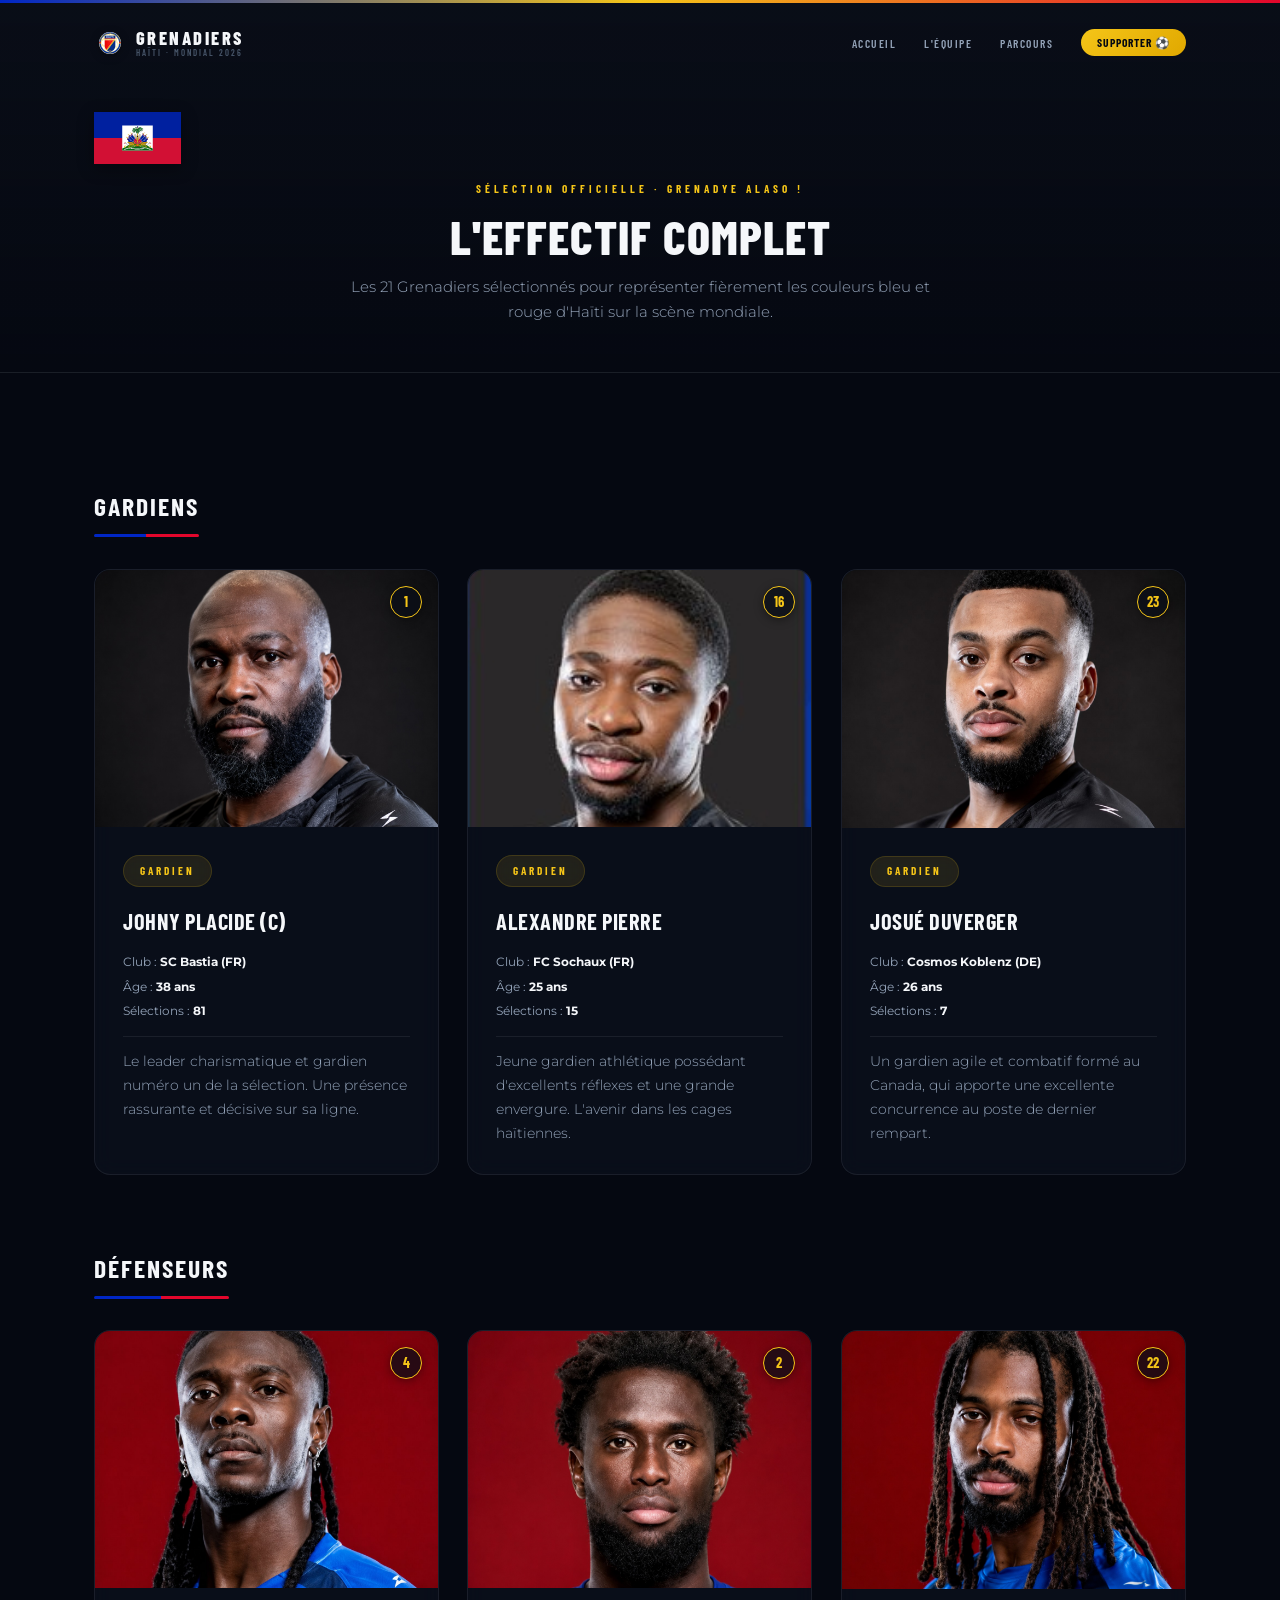
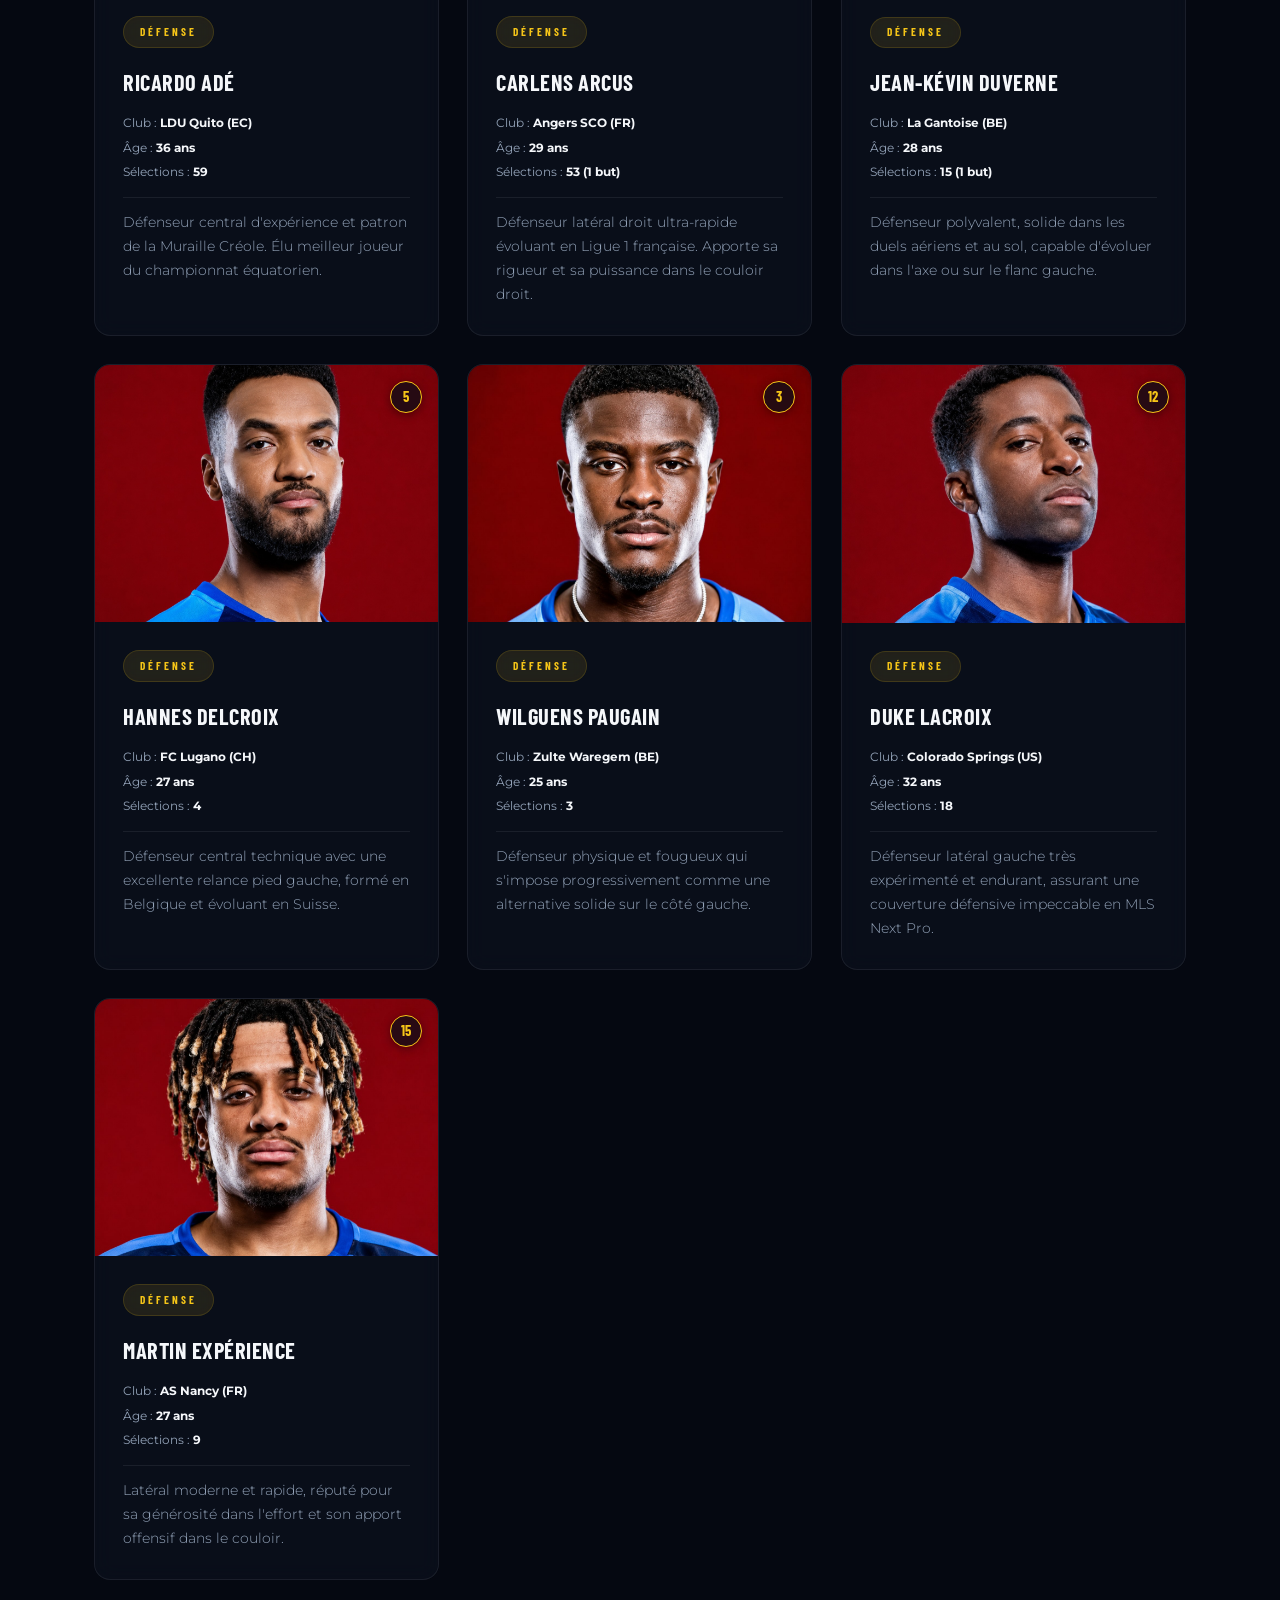
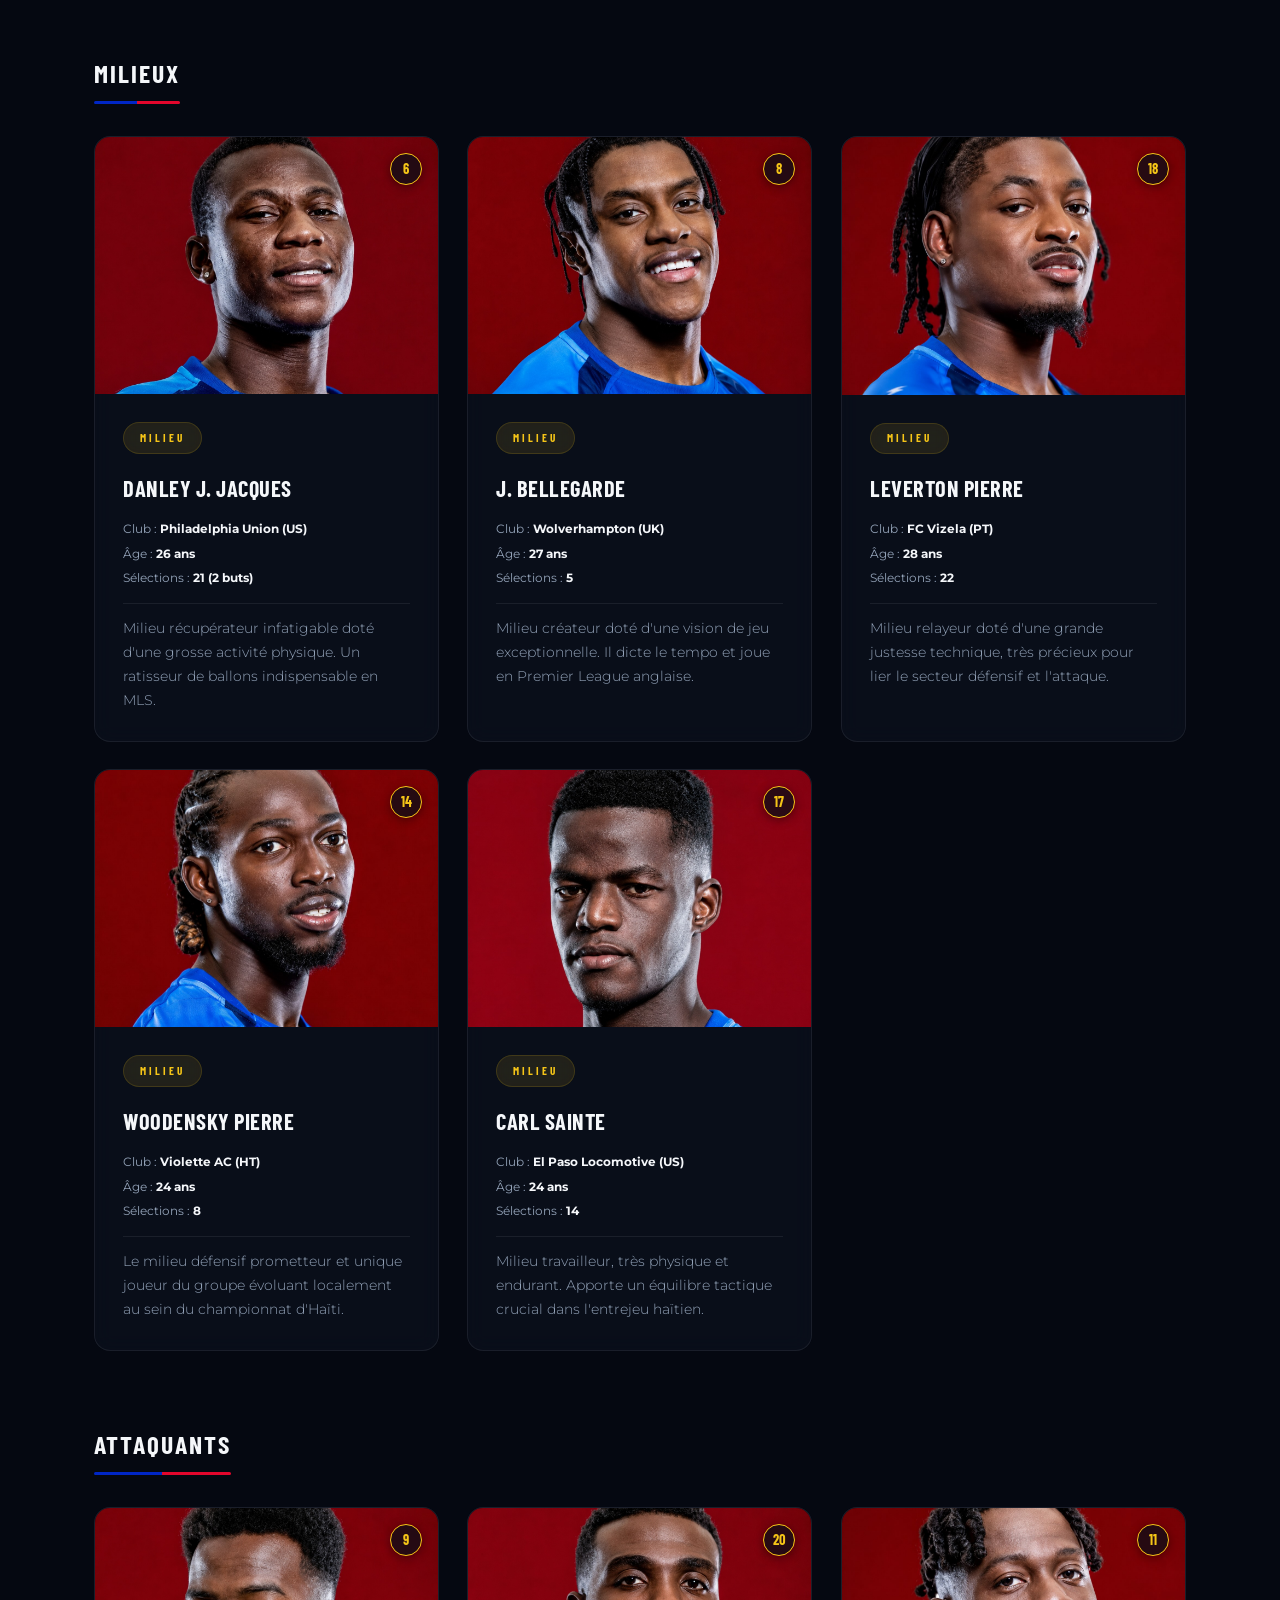
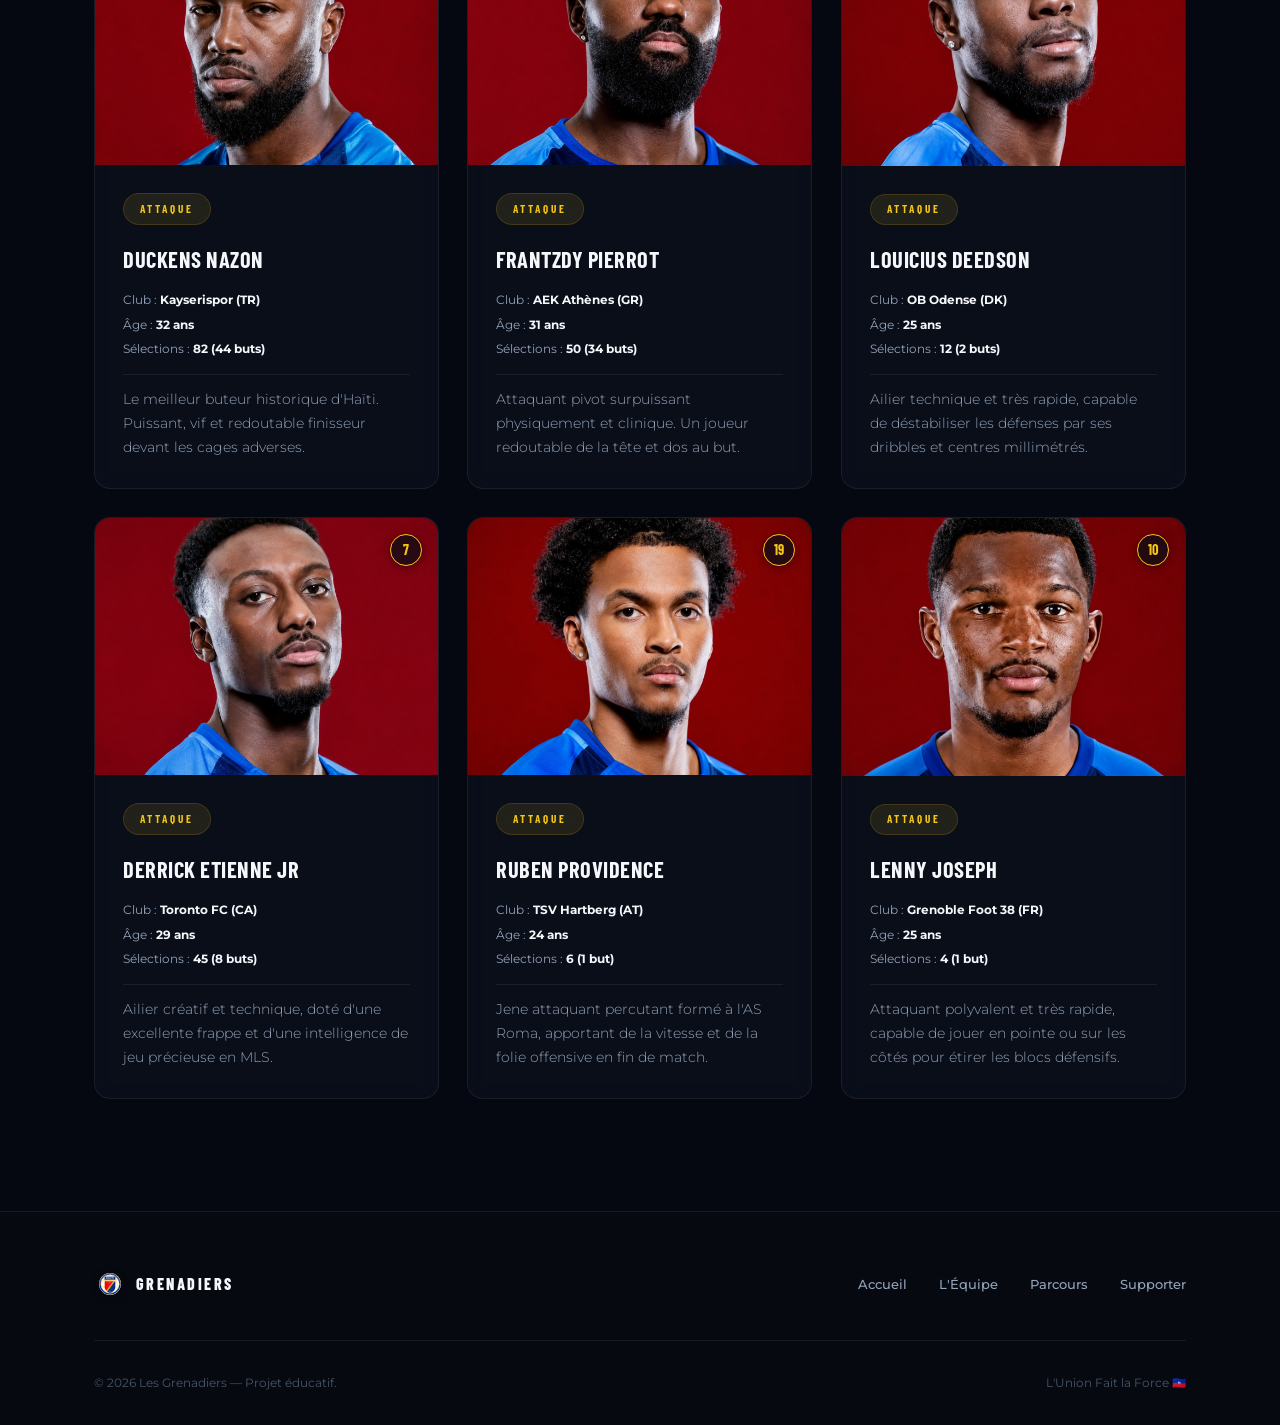
==== squad.html @ 96d68525 "Initial commit" ====
<!DOCTYPE html>
<html lang="fr">
<head>
  <meta charset="UTF-8">
  <meta name="viewport" content="width=device-width, initial-scale=1.0">
  <meta name="description" content="Découvrez l'effectif complet des Grenadiers d'Haïti pour la Coupe du Monde 2026. Photos, clubs, statistiques et détails des 21 joueurs sélectionnés.">
  <title>L'Effectif | Les Grenadiers d'Haïti</title>
  <link rel="icon" type="image/svg+xml" href="images/fhf-logo.svg">
  <link rel="stylesheet" href="style.css">
</head>
<body>

  <!-- ═══════════════════════════════════════════
       EN-TÊTE & NAVIGATION
       ═══════════════════════════════════════════ -->
  <header>
    <!-- Bande d'accent aux couleurs nationales -->
    <span class="header-accent" aria-hidden="true"></span>

    <!-- Barre de défilement en CSS pur -->
    <div class="scroll-progress-bar"></div>

    <nav class="container nav-bar" aria-label="Navigation principale">
      <a href="index.html" class="logo" id="nav-logo">
        <img src="images/fhf-logo.svg" alt="Logo de la Fédération Haïtienne de Football (FHF) en bleu, blanc et rouge" class="logo-img">
        <span class="logo-group">
          <span class="logo-text">Grenadiers</span>
          <span class="logo-sub">Haïti · Mondial 2026</span>
        </span>
      </a>
      <ul class="nav-links">
        <li><a href="index.html#accueil" id="nav-accueil">Accueil</a></li>
        <li><a href="squad.html" id="nav-equipe">L'Équipe</a></li>
        <li><a href="index.html#parcours" id="nav-parcours">Parcours</a></li>
        <li><a href="index.html#supporter" class="nav-cta" id="nav-supporter">Supporter ⚽</a></li>
      </ul>
    </nav>
  </header>

  <main>

    <!-- ═══════════════════════════════════════════
         BANIÈRE DE PAGE
         ═══════════════════════════════════════════ -->
    <section class="page-header" aria-label="En-tête de page">
      <div class="container">
        <img src="images/haiti.svg" alt="Armoiries de la République d'Haïti" class="page-emblem">
        <p class="section-label">Sélection Officielle · Grenadye Alaso !</p>
        <h1 class="page-title">L'Effectif Complet</h1>
        <p class="page-desc">
          Les 21 Grenadiers sélectionnés pour représenter fièrement les couleurs bleu et rouge d'Haïti sur la scène mondiale.
        </p>
      </div>
    </section>

    <!-- ═══════════════════════════════════════════
         GALERIE COMPLÈTE DE L'ÉQUIPE (Grid)
         ═══════════════════════════════════════════ -->
    <section class="gallery" aria-label="Liste complète des joueurs">
      <div class="container">

        <!-- Catégorie : Gardiens -->
        <div class="squad-category">
          <h3 class="category-title reveal reveal-up">Gardiens</h3>
          <div class="gallery-grid">

            <article class="card reveal reveal-up" data-delay="0">
              <figure class="card-image">
                <span class="card-number">1</span>
                <img src="images/johny-placide.jpg"
                     alt="Portrait de face du gardien et capitaine Johny Placide en maillot officiel noir et jaune.">
              </figure>
              <div class="card-body">
                <span class="tag">Gardien</span>
                <h3 class="card-title">Johny Placide (C)</h3>
                <div class="player-meta">
                  <span class="meta-item">Club : <strong>SC Bastia (FR)</strong></span>
                  <span class="meta-item">Âge : <strong>38 ans</strong></span>
                  <span class="meta-item">Sélections : <strong>81</strong></span>
                </div>
                <p class="card-text">
                  Le leader charismatique et gardien numéro un de la sélection. Une présence rassurante et décisive sur sa ligne.
                </p>
              </div>
            </article>

            <article class="card reveal reveal-up" data-delay="100">
              <figure class="card-image">
                <span class="card-number">16</span>
                <img src="images/alexandre-pierre.jpg"
                     alt="Alexandre Pierre, gardien de but d'Haïti, en maillot d'entraînement bleu ciel.">
              </figure>
              <div class="card-body">
                <span class="tag">Gardien</span>
                <h3 class="card-title">Alexandre Pierre</h3>
                <div class="player-meta">
                  <span class="meta-item">Club : <strong>FC Sochaux (FR)</strong></span>
                  <span class="meta-item">Âge : <strong>25 ans</strong></span>
                  <span class="meta-item">Sélections : <strong>15</strong></span>
                </div>
                <p class="card-text">
                  Jeune gardien athlétique possédant d'excellents réflexes et une grande envergure. L'avenir dans les cages haïtiennes.
                </p>
              </div>
            </article>

            <article class="card reveal reveal-up" data-delay="200">
              <figure class="card-image">
                <span class="card-number">23</span>
                <img src="images/josue-duverger.jpg"
                     alt="Le gardien Josué Duverger lors du rassemblement officiel de l'équipe nationale.">
              </figure>
              <div class="card-body">
                <span class="tag">Gardien</span>
                <h3 class="card-title">Josué Duverger</h3>
                <div class="player-meta">
                  <span class="meta-item">Club : <strong>Cosmos Koblenz (DE)</strong></span>
                  <span class="meta-item">Âge : <strong>26 ans</strong></span>
                  <span class="meta-item">Sélections : <strong>7</strong></span>
                </div>
                <p class="card-text">
                  Un gardien agile et combatif formé au Canada, qui apporte une excellente concurrence au poste de dernier rempart.
                </p>
              </div>
            </article>

          </div>
        </div>

        <!-- Catégorie : Défenseurs -->
        <div class="squad-category">
          <h3 class="category-title reveal reveal-up">Défenseurs</h3>
          <div class="gallery-grid">

            <article class="card reveal reveal-up" data-delay="0">
              <figure class="card-image">
                <span class="card-number">4</span>
                <img src="images/ricardo-ade.jpg"
                     alt="Ricardo Adé, défenseur central et leader de la sélection d'Haïti, photographié avec concentration lors d'une séance d'entraînement.">
              </figure>
              <div class="card-body">
                <span class="tag">Défense</span>
                <h3 class="card-title">Ricardo Adé</h3>
                <div class="player-meta">
                  <span class="meta-item">Club : <strong>LDU Quito (EC)</strong></span>
                  <span class="meta-item">Âge : <strong>36 ans</strong></span>
                  <span class="meta-item">Sélections : <strong>59</strong></span>
                </div>
                <p class="card-text">
                  Défenseur central d'expérience et patron de la Muraille Créole. Élu meilleur joueur du championnat équatorien.
                </p>
              </div>
            </article>

            <article class="card reveal reveal-up" data-delay="100">
              <figure class="card-image">
                <span class="card-number">2</span>
                <img src="images/carlens-arcus.jpg"
                     alt="Carlens Arcus, défenseur latéral droit international d'Haïti.">
              </figure>
              <div class="card-body">
                <span class="tag">Défense</span>
                <h3 class="card-title">Carlens Arcus</h3>
                <div class="player-meta">
                  <span class="meta-item">Club : <strong>Angers SCO (FR)</strong></span>
                  <span class="meta-item">Âge : <strong>29 ans</strong></span>
                  <span class="meta-item">Sélections : <strong>53 (1 but)</strong></span>
                </div>
                <p class="card-text">
                  Défenseur latéral droit ultra-rapide évoluant en Ligue 1 française. Apporte sa rigueur et sa puissance dans le couloir droit.
                </p>
              </div>
            </article>

            <article class="card reveal reveal-up" data-delay="200">
              <figure class="card-image">
                <span class="card-number">22</span>
                <img src="images/jean-kevin-duverne.jpg"
                     alt="Jean-Kévin Duverne, défenseur polyvalent de la sélection d'Haïti.">
              </figure>
              <div class="card-body">
                <span class="tag">Défense</span>
                <h3 class="card-title">Jean-Kévin Duverne</h3>
                <div class="player-meta">
                  <span class="meta-item">Club : <strong>La Gantoise (BE)</strong></span>
                  <span class="meta-item">Âge : <strong>28 ans</strong></span>
                  <span class="meta-item">Sélections : <strong>15 (1 but)</strong></span>
                </div>
                <p class="card-text">
                  Défenseur polyvalent, solide dans les duels aériens et au sol, capable d'évoluer dans l'axe ou sur le flanc gauche.
                </p>
              </div>
            </article>

            <article class="card reveal reveal-up" data-delay="0">
              <figure class="card-image">
                <span class="card-number">5</span>
                <img src="images/hannes-delcroix.jpg"
                     alt="Hannes Delcroix, défenseur central d'Haïti lors d'une séance de préparation physique.">
              </figure>
              <div class="card-body">
                <span class="tag">Défense</span>
                <h3 class="card-title">Hannes Delcroix</h3>
                <div class="player-meta">
                  <span class="meta-item">Club : <strong>FC Lugano (CH)</strong></span>
                  <span class="meta-item">Âge : <strong>27 ans</strong></span>
                  <span class="meta-item">Sélections : <strong>4</strong></span>
                </div>
                <p class="card-text">
                  Défenseur central technique avec une excellente relance pied gauche, formé en Belgique et évoluant en Suisse.
                </p>
              </div>
            </article>

            <article class="card reveal reveal-up" data-delay="100">
              <figure class="card-image">
                <span class="card-number">3</span>
                <img src="images/wilguens-paugain.jpg"
                     alt="Wilguens Paugain, jeune défenseur de la sélection nationale en tenue d'entraînement.">
              </figure>
              <div class="card-body">
                <span class="tag">Défense</span>
                <h3 class="card-title">Wilguens Paugain</h3>
                <div class="player-meta">
                  <span class="meta-item">Club : <strong>Zulte Waregem (BE)</strong></span>
                  <span class="meta-item">Âge : <strong>25 ans</strong></span>
                  <span class="meta-item">Sélections : <strong>3</strong></span>
                </div>
                <p class="card-text">
                  Défenseur physique et fougueux qui s'impose progressivement comme une alternative solide sur le côté gauche.
                </p>
              </div>
            </article>

            <article class="card reveal reveal-up" data-delay="200">
              <figure class="card-image">
                <span class="card-number">12</span>
                <img src="images/duke-lacroix.jpg"
                     alt="Duke Lacroix, latéral gauche haïtien souriant lors du camp de préparation de la sélection.">
              </figure>
              <div class="card-body">
                <span class="tag">Défense</span>
                <h3 class="card-title">Duke Lacroix</h3>
                <div class="player-meta">
                  <span class="meta-item">Club : <strong>Colorado Springs (US)</strong></span>
                  <span class="meta-item">Âge : <strong>32 ans</strong></span>
                  <span class="meta-item">Sélections : <strong>18</strong></span>
                </div>
                <p class="card-text">
                  Défenseur latéral gauche très expérimenté et endurant, assurant une couverture défensive impeccable en MLS Next Pro.
                </p>
              </div>
            </article>

            <article class="card reveal reveal-up" data-delay="0">
              <figure class="card-image">
                <span class="card-number">15</span>
                <img src="images/martin-experience.jpg"
                     alt="Martin Expérience, défenseur latéral gauche d'Haïti, concentré avant un entraînement.">
              </figure>
              <div class="card-body">
                <span class="tag">Défense</span>
                <h3 class="card-title">Martin Expérience</h3>
                <div class="player-meta">
                  <span class="meta-item">Club : <strong>AS Nancy (FR)</strong></span>
                  <span class="meta-item">Âge : <strong>27 ans</strong></span>
                  <span class="meta-item">Sélections : <strong>9</strong></span>
                </div>
                <p class="card-text">
                  Latéral moderne et rapide, réputé pour sa générosité dans l'effort et son apport offensif dans le couloir.
                </p>
              </div>
            </article>

          </div>
        </div>

        <!-- Catégorie : Milieux de terrain -->
        <div class="squad-category">
          <h3 class="category-title reveal reveal-up">Milieux</h3>
          <div class="gallery-grid">

            <article class="card reveal reveal-up" data-delay="0">
              <figure class="card-image">
                <span class="card-number">6</span>
                <img src="images/danley-jean-jacques.jpg"
                     alt="Danley Jean Jacques, milieu défensif d'Haïti, souriant avec son équipement officiel.">
              </figure>
              <div class="card-body">
                <span class="tag">Milieu</span>
                <h3 class="card-title">Danley J. Jacques</h3>
                <div class="player-meta">
                  <span class="meta-item">Club : <strong>Philadelphia Union (US)</strong></span>
                  <span class="meta-item">Âge : <strong>26 ans</strong></span>
                  <span class="meta-item">Sélections : <strong>21 (2 buts)</strong></span>
                </div>
                <p class="card-text">
                  Milieu récupérateur infatigable doté d'une grosse activité physique. Un ratisseur de ballons indispensable en MLS.
                </p>
              </div>
            </article>

            <article class="card reveal reveal-up" data-delay="100">
              <figure class="card-image">
                <span class="card-number">8</span>
                <img src="images/jean-ricner-bellegarde.jpg"
                     alt="Jean-Ricner Bellegarde, milieu de terrain créatif haïtien sous les couleurs nationales.">
              </figure>
              <div class="card-body">
                <span class="tag">Milieu</span>
                <h3 class="card-title">J. Bellegarde</h3>
                <div class="player-meta">
                  <span class="meta-item">Club : <strong>Wolverhampton (UK)</strong></span>
                  <span class="meta-item">Âge : <strong>27 ans</strong></span>
                  <span class="meta-item">Sélections : <strong>5</strong></span>
                </div>
                <p class="card-text">
                  Milieu créateur doté d'une vision de jeu exceptionnelle. Il dicte le tempo et joue en Premier League anglaise.
                </p>
              </div>
            </article>

            <article class="card reveal reveal-up" data-delay="200">
              <figure class="card-image">
                <span class="card-number">18</span>
                <img src="images/leverton-pierre.jpg"
                     alt="Leverton Pierre, milieu relayeur d'Haïti, photographié de face.">
              </figure>
              <div class="card-body">
                <span class="tag">Milieu</span>
                <h3 class="card-title">Leverton Pierre</h3>
                <div class="player-meta">
                  <span class="meta-item">Club : <strong>FC Vizela (PT)</strong></span>
                  <span class="meta-item">Âge : <strong>28 ans</strong></span>
                  <span class="meta-item">Sélections : <strong>22</strong></span>
                </div>
                <p class="card-text">
                  Milieu relayeur doté d'une grande justesse technique, très précieux pour lier le secteur défensif et l'attaque.
                </p>
              </div>
            </article>

            <article class="card reveal reveal-up" data-delay="0">
              <figure class="card-image">
                <span class="card-number">14</span>
                <img src="images/woodensky-pierre.jpg"
                     alt="Woodensky Pierre, milieu de terrain défensif haïtien.">
              </figure>
              <div class="card-body">
                <span class="tag">Milieu</span>
                <h3 class="card-title">Woodensky Pierre</h3>
                <div class="player-meta">
                  <span class="meta-item">Club : <strong>Violette AC (HT)</strong></span>
                  <span class="meta-item">Âge : <strong>24 ans</strong></span>
                  <span class="meta-item">Sélections : <strong>8</strong></span>
                </div>
                <p class="card-text">
                  Le milieu défensif prometteur et unique joueur du groupe évoluant localement au sein du championnat d'Haïti.
                </p>
              </div>
            </article>

            <article class="card reveal reveal-up" data-delay="100">
              <figure class="card-image">
                <span class="card-number">17</span>
                <img src="images/carl-sainte.jpg"
                     alt="Carl Sainte, milieu de terrain physique d'Haïti.">
              </figure>
              <div class="card-body">
                <span class="tag">Milieu</span>
                <h3 class="card-title">Carl Sainte</h3>
                <div class="player-meta">
                  <span class="meta-item">Club : <strong>El Paso Locomotive (US)</strong></span>
                  <span class="meta-item">Âge : <strong>24 ans</strong></span>
                  <span class="meta-item">Sélections : <strong>14</strong></span>
                </div>
                <p class="card-text">
                  Milieu travailleur, très physique et endurant. Apporte un équilibre tactique crucial dans l'entrejeu haïtien.
                </p>
              </div>
            </article>

          </div>
        </div>

        <!-- Catégorie : Attaquants -->
        <div class="squad-category">
          <h3 class="category-title reveal reveal-up">Attaquants</h3>
          <div class="gallery-grid">

            <article class="card reveal reveal-up" data-delay="0">
              <figure class="card-image">
                <span class="card-number">9</span>
                <img src="images/duckens-nazon.jpg"
                     alt="Duckens Nazon, l'attaquant vedette de la sélection d'Haïti, souriant avec fierté sous le maillot national.">
              </figure>
              <div class="card-body">
                <span class="tag">Attaque</span>
                <h3 class="card-title">Duckens Nazon</h3>
                <div class="player-meta">
                  <span class="meta-item">Club : <strong>Kayserispor (TR)</strong></span>
                  <span class="meta-item">Âge : <strong>32 ans</strong></span>
                  <span class="meta-item">Sélections : <strong>82 (44 buts)</strong></span>
                </div>
                <p class="card-text">
                  Le meilleur buteur historique d'Haïti. Puissant, vif et redoutable finisseur devant les cages adverses.
                </p>
              </div>
            </article>

            <article class="card reveal reveal-up" data-delay="100">
              <figure class="card-image">
                <span class="card-number">20</span>
                <img src="images/frantzdy-pierrot.jpg"
                     alt="Frantzdy Pierrot, attaquant de pointe d'Haïti.">
              </figure>
              <div class="card-body">
                <span class="tag">Attaque</span>
                <h3 class="card-title">Frantzdy Pierrot</h3>
                <div class="player-meta">
                  <span class="meta-item">Club : <strong>AEK Athènes (GR)</strong></span>
                  <span class="meta-item">Âge : <strong>31 ans</strong></span>
                  <span class="meta-item">Sélections : <strong>50 (34 buts)</strong></span>
                </div>
                <p class="card-text">
                  Attaquant pivot surpuissant physiquement et clinique. Un joueur redoutable de la tête et dos au but.
                </p>
              </div>
            </article>

            <article class="card reveal reveal-up" data-delay="200">
              <figure class="card-image">
                <span class="card-number">11</span>
                <img src="images/louicius-deedson.jpg"
                     alt="Louicius Deedson, ailier rapide haïtien lors de son arrivée au camp.">
              </figure>
              <div class="card-body">
                <span class="tag">Attaque</span>
                <h3 class="card-title">Louicius Deedson</h3>
                <div class="player-meta">
                  <span class="meta-item">Club : <strong>OB Odense (DK)</strong></span>
                  <span class="meta-item">Âge : <strong>25 ans</strong></span>
                  <span class="meta-item">Sélections : <strong>12 (2 buts)</strong></span>
                </div>
                <p class="card-text">
                  Ailier technique et très rapide, capable de déstabiliser les défenses par ses dribbles et centres millimétrés.
                </p>
              </div>
            </article>

            <article class="card reveal reveal-up" data-delay="0">
              <figure class="card-image">
                <span class="card-number">7</span>
                <img src="images/derrick-etienne.jpg"
                     alt="Derrick Etienne Jr, ailier offensif créatif de la sélection.">
              </figure>
              <div class="card-body">
                <span class="tag">Attaque</span>
                <h3 class="card-title">Derrick Etienne Jr</h3>
                <div class="player-meta">
                  <span class="meta-item">Club : <strong>Toronto FC (CA)</strong></span>
                  <span class="meta-item">Âge : <strong>29 ans</strong></span>
                  <span class="meta-item">Sélections : <strong>45 (8 buts)</strong></span>
                </div>
                <p class="card-text">
                  Ailier créatif et technique, doté d'une excellente frappe et d'une intelligence de jeu précieuse en MLS.
                </p>
              </div>
            </article>

            <article class="card reveal reveal-up" data-delay="100">
              <figure class="card-image">
                <span class="card-number">19</span>
                <img src="images/ruben-providence.jpg"
                     alt="Ruben Providence, jeune ailier de la sélection.">
              </figure>
              <div class="card-body">
                <span class="tag">Attaque</span>
                <h3 class="card-title">Ruben Providence</h3>
                <div class="player-meta">
                  <span class="meta-item">Club : <strong>TSV Hartberg (AT)</strong></span>
                  <span class="meta-item">Âge : <strong>24 ans</strong></span>
                  <span class="meta-item">Sélections : <strong>6 (1 but)</strong></span>
                </div>
                <p class="card-text">
                  Jene attaquant percutant formé à l'AS Roma, apportant de la vitesse et de la folie offensive en fin de match.
                </p>
              </div>
            </article>

            <article class="card reveal reveal-up" data-delay="200">
              <figure class="card-image">
                <span class="card-number">10</span>
                <img src="images/lenny-joseph.jpg"
                     alt="Lenny Joseph, attaquant polyvalent de la sélection d'Haïti.">
              </figure>
              <div class="card-body">
                <span class="tag">Attaque</span>
                <h3 class="card-title">Lenny Joseph</h3>
                <div class="player-meta">
                  <span class="meta-item">Club : <strong>Grenoble Foot 38 (FR)</strong></span>
                  <span class="meta-item">Âge : <strong>25 ans</strong></span>
                  <span class="meta-item">Sélections : <strong>4 (1 but)</strong></span>
                </div>
                <p class="card-text">
                  Attaquant polyvalent et très rapide, capable de jouer en pointe ou sur les côtés pour étirer les blocs défensifs.
                </p>
              </div>
            </article>

          </div>
        </div>

      </div>
    </section>

  </main>

  <!-- ═══════════════════════════════════════════
       PIED DE PAGE
       ═══════════════════════════════════════════ -->
  <footer>
    <div class="container">
      <div class="footer-top">
        <div class="footer-logo">
          <img src="images/fhf-logo.svg" alt="Fédération Haïtienne de Football" class="logo-img" style="height: 32px; width: auto; filter: drop-shadow(0 2px 4px rgba(0,0,0,0.3));">
          <span class="logo-text">Grenadiers</span>
        </div>
        <ul class="footer-links">
          <li><a href="index.html#accueil" id="footer-accueil">Accueil</a></li>
          <li><a href="squad.html" id="footer-equipe">L'Équipe</a></li>
          <li><a href="index.html#parcours" id="footer-parcours">Parcours</a></li>
          <li><a href="index.html#supporter" id="footer-supporter">Supporter</a></li>
        </ul>
      </div>
      <div class="footer-bottom">
        <p class="footer-copy">&copy; 2026 Les Grenadiers — Projet éducatif.</p>
        <p class="footer-credits">L'Union Fait la Force 🇭🇹</p>
      </div>
    </div>
  </footer>

</body>
</html>
---- style.css ----
/* =====================================================
   GRENADIERS — Sélection Haïtienne de Football
   Design System : Minimalist Dark Athletic
   ===================================================== */

@import url('https://fonts.googleapis.com/css2?family=Barlow+Condensed:wght@400;600;700;800&family=Montserrat:wght@300;400;500;600&display=swap');

/* — VARIABLES — */
:root {
  --bg-primary: #050811; /* Un noir plus profond et premium */
  --bg-secondary: #0a0f19;
  --bg-card: rgba(13, 19, 32, 0.6);
  --bg-glass: rgba(5, 8, 17, 0.75);

  --haiti-blue: #0026c6; /* Un bleu légèrement plus électrique */
  --haiti-red: #e3062c; /* Un rouge plus vif */
  --gold: #f5c518;
  --gold-dim: rgba(245, 197, 24, 0.1);
  --gold-gradient: linear-gradient(135deg, #f5c518, #ffe066);

  --text-primary: #f5f7fa;
  --text-secondary: #94a3b8;
  --text-dim: #475569;

  --border-subtle: rgba(255, 255, 255, 0.07);
  --border-hover: rgba(245, 197, 24, 0.35);

  --font-display: 'Barlow Condensed', sans-serif;
  --font-body: 'Montserrat', sans-serif;

  /* Courbe Apple standard pour des animations ultra fluides (easeOutExpo) */
  --ease: cubic-bezier(0.16, 1, 0.3, 1);
  --radius: 16px; /* Des coins légèrement plus adoucis de style iOS/macOS */
}

/* — SCROLLBAR PERSONNALISÉE — */
::-webkit-scrollbar {
  width: 10px;
  height: 10px;
}

::-webkit-scrollbar-track {
  background: var(--bg-primary);
}

::-webkit-scrollbar-thumb {
  background: rgba(255, 255, 255, 0.12);
  border-radius: 10px;
  border: 3px solid var(--bg-primary);
}

::-webkit-scrollbar-thumb:hover {
  background: rgba(255, 255, 255, 0.25);
}

/* — RESET — */
*,
*::before,
*::after {
  margin: 0;
  padding: 0;
  box-sizing: border-box;
}

html {
  scroll-behavior: smooth;
  font-size: 16px;
}

body {
  font-family: var(--font-body);
  background-color: var(--bg-primary);
  color: var(--text-primary);
  line-height: 1.65;
  -webkit-font-smoothing: antialiased;
}

a {
  text-decoration: none;
  color: inherit;
}

img {
  display: block;
  max-width: 100%;
  height: auto;
}

ul {
  list-style: none;
}

/* — UTILITAIRES — */
.container {
  max-width: 1140px;
  margin: 0 auto;
  padding: 0 1.5rem;
}

.accent {
  background: var(--gold-gradient);
  -webkit-background-clip: text;
  -webkit-text-fill-color: transparent;
  color: var(--gold);
}

.tag {
  display: inline-block;
  font-family: var(--font-display);
  font-size: 0.7rem;
  font-weight: 700;
  letter-spacing: 3px;
  text-transform: uppercase;
  color: var(--gold);
  background: var(--gold-dim);
  padding: 0.35rem 1rem;
  border-radius: 50px;
  border: 1px solid rgba(245, 197, 24, 0.15);
  backdrop-filter: blur(8px);
  -webkit-backdrop-filter: blur(8px);
}

/* — BOUTONS — */
.btn {
  display: inline-block;
  font-family: var(--font-display);
  font-weight: 700;
  font-size: 0.85rem;
  letter-spacing: 2px;
  text-transform: uppercase;
  padding: 0.85rem 2.2rem;
  border-radius: 50px;
  border: none;
  cursor: pointer;
  transition: transform 0.5s var(--ease), box-shadow 0.5s var(--ease), border-color 0.5s var(--ease), color 0.5s var(--ease), background 0.5s var(--ease);
}

.btn:hover {
  transform: translateY(-4px) scale(1.02);
}

.btn-primary {
  color: var(--bg-primary);
  background: var(--gold-gradient);
  box-shadow: 0 4px 20px rgba(245, 197, 24, 0.2);
}

.btn-primary:hover {
  box-shadow: 0 12px 30px rgba(245, 197, 24, 0.35);
}

.btn-outline {
  color: var(--text-primary);
  background: rgba(255, 255, 255, 0.02);
  border: 1px solid var(--border-subtle);
}

.btn-outline:hover {
  border-color: rgba(245, 197, 24, 0.6);
  color: var(--text-primary);
  background: rgba(245, 197, 24, 0.05);
}

/* Feedback tactile actif (via état active en pur CSS) */
.btn:active,
.card:active,
.nav-links a.nav-cta:active {
  transform: scale(0.96) translateY(0) !important;
  transition: transform 0.1s var(--ease) !important;
}

/* — TITRES DE SECTION — */
.section-label {
  font-family: var(--font-display);
  font-size: 0.7rem;
  font-weight: 700;
  letter-spacing: 4px;
  text-transform: uppercase;
  color: var(--gold);
  margin-bottom: 0.75rem;
}

.section-heading {
  font-family: var(--font-display);
  font-size: 2.8rem;
  font-weight: 800;
  text-transform: uppercase;
  letter-spacing: 1px;
  line-height: 1.1;
  margin-bottom: 1rem;
}

.section-desc {
  color: var(--text-secondary);
  font-size: 0.95rem;
  font-weight: 300;
  max-width: 520px;
  line-height: 1.7;
}

/* =====================================================
   HEADER / NAVIGATION (Flexbox)
   ===================================================== */
header {
  position: fixed;
  top: 0;
  left: 0;
  width: 100%;
  z-index: 900;
  background: var(--bg-glass);
  backdrop-filter: blur(24px);
  -webkit-backdrop-filter: blur(24px);
  border-bottom: 1px solid var(--border-subtle);
  box-shadow: 0 4px 30px rgba(0, 0, 0, 0.3);
  transition: background 0.5s var(--ease), backdrop-filter 0.5s var(--ease), border-color 0.5s var(--ease), box-shadow 0.5s var(--ease);
}

@keyframes shrink-header {
  to {
    background: var(--bg-glass);
    backdrop-filter: blur(24px);
    -webkit-backdrop-filter: blur(24px);
    border-bottom: 1px solid var(--border-subtle);
    box-shadow: 0 4px 30px rgba(0, 0, 0, 0.3);
  }
}

@supports (animation-timeline: scroll()) {
  header {
    background: transparent;
    backdrop-filter: blur(0px);
    -webkit-backdrop-filter: blur(0px);
    border-bottom: 1px solid transparent;
    box-shadow: none;
    animation: shrink-header both linear;
    animation-timeline: scroll();
    animation-range: 0px 50px;
  }
}

/* Bande d'accent dégradé bleu → rouge en haut */
.header-accent {
  display: block;
  width: 100%;
  height: 3px;
  background: linear-gradient(90deg, var(--haiti-blue) 0%, var(--gold) 50%, var(--haiti-red) 100%);
}

.nav-bar {
  display: flex;
  align-items: center;
  justify-content: space-between;
  height: 70px;
  transition: height 0.5s var(--ease);
}

@keyframes shrink-navbar {
  to {
    height: 62px;
  }
}

@supports (animation-timeline: scroll()) {
  .nav-bar {
    height: 80px;
    animation: shrink-navbar both linear;
    animation-timeline: scroll();
    animation-range: 0px 50px;
  }
}

/* Barre de progression de défilement en CSS pur */
@keyframes grow-progress {
  from { width: 0%; }
  to { width: 100%; }
}

.scroll-progress-bar {
  position: absolute;
  bottom: 0;
  left: 0;
  height: 2px;
  width: 0%;
  background: linear-gradient(90deg, var(--haiti-blue), var(--gold), var(--haiti-red));
  z-index: 910;
}

@supports (animation-timeline: scroll()) {
  .scroll-progress-bar {
    animation: grow-progress auto linear;
    animation-timeline: scroll();
  }
}

/* — Logo & Crest — */
.logo {
  display: flex;
  align-items: center;
  gap: 0.6rem;
}

.logo-img {
  height: 32px;
  width: auto;
  flex-shrink: 0;
  filter: drop-shadow(0 2px 4px rgba(0, 0, 0, 0.3));
  transition: transform 0.3s var(--ease);
}

.logo:hover .logo-img {
  transform: scale(1.05);
}

.logo-group {
  display: flex;
  flex-direction: column;
}

.logo-text {
  font-family: var(--font-display);
  font-size: 1.15rem;
  font-weight: 800;
  letter-spacing: 2.5px;
  text-transform: uppercase;
  line-height: 1.1;
}

.logo-sub {
  font-family: var(--font-display);
  font-size: 0.55rem;
  font-weight: 600;
  letter-spacing: 2px;
  text-transform: uppercase;
  color: var(--text-dim);
  line-height: 1;
  margin-top: 1px;
}

/* — Nav Links — */
.nav-links {
  display: flex;
  gap: 1.75rem;
  align-items: center;
}

.nav-links a {
  font-family: var(--font-display);
  font-size: 0.72rem;
  font-weight: 600;
  letter-spacing: 1.5px;
  text-transform: uppercase;
  color: var(--text-secondary);
  transition: color 0.3s var(--ease);
  position: relative;
  padding: 0.3rem 0;
}

.nav-links a::after {
  content: '';
  position: absolute;
  bottom: 0;
  left: 0;
  width: 0;
  height: 2px;
  background: var(--gold);
  transition: width 0.3s var(--ease);
}

.nav-links a:hover {
  color: var(--text-primary);
}

.nav-links a:hover::after {
  width: 100%;
}

/* CTA button in the nav */
.nav-links a.nav-cta {
  background: linear-gradient(135deg, var(--gold), #e0a800);
  color: var(--bg-primary);
  font-weight: 700;
  padding: 0.4rem 1rem;
  border-radius: 50px;
  letter-spacing: 1px;
  transition: transform 0.3s var(--ease), box-shadow 0.3s var(--ease);
}

.nav-links a.nav-cta::after {
  display: none;
}

.nav-links a.nav-cta:hover {
  color: var(--bg-primary);
  transform: translateY(-2px);
  box-shadow: 0 4px 18px rgba(245, 197, 24, 0.35);
}

/* =====================================================
   SECTION HÉROS
   ===================================================== */
.hero {
  position: relative;
  min-height: 100vh;
  display: flex;
  align-items: center;
  overflow: hidden;
}

.hero-bg {
  position: absolute;
  inset: 0;
  z-index: 0;
}

.hero-bg img {
  width: 100%;
  height: 100%;
  object-fit: cover;
  object-position: top center;
  filter: brightness(0.35) contrast(1.1);
  transform: scale(1.1);
  animation: heroZoomOut 2s var(--ease) forwards;
}

/* Dégradé superposé sur l'image héros */
.hero-overlay {
  position: absolute;
  inset: 0;
  background: linear-gradient(
    180deg,
    rgba(5, 8, 17, 0.4) 0%,
    rgba(5, 8, 17, 0.2) 40%,
    rgba(5, 8, 17, 0.8) 85%,
    var(--bg-primary) 100%
  );
  z-index: 1;
}

.hero-content {
  position: relative;
  z-index: 2;
  max-width: 680px;
  padding-top: 85px; /* Compense le header fixe plus grand */
}

.hero-eyebrow {
  font-family: var(--font-display);
  font-size: 0.75rem;
  font-weight: 700;
  letter-spacing: 5px;
  text-transform: uppercase;
  color: var(--gold);
  margin-bottom: 1.5rem;
  display: flex;
  align-items: center;
  gap: 0.75rem;
}

.hero-eyebrow::before {
  content: '';
  width: 32px;
  height: 1px;
  background: var(--gold);
}

.hero h1 {
  font-family: var(--font-display);
  font-size: 5rem;
  font-weight: 800;
  text-transform: uppercase;
  line-height: 0.95;
  letter-spacing: -1px;
  margin-bottom: 1.75rem;
  background: linear-gradient(180deg, #ffffff 60%, rgba(255, 255, 255, 0.7) 100%);
  -webkit-background-clip: text;
  -webkit-text-fill-color: transparent;
}

/* Effet drapeau haïtien clippé dans le texte "Mondial" */
.flag-text {
  background: url('images/haiti.svg') center/cover no-repeat;
  -webkit-background-clip: text;
  -webkit-text-fill-color: transparent;
  background-clip: text;
  position: relative;
  filter: drop-shadow(0 2px 16px rgba(0, 38, 198, 0.4)) drop-shadow(0 4px 16px rgba(227, 6, 44, 0.3));
  padding: 0 0.05em;
}

.hero-desc {
  color: var(--text-secondary);
  font-size: 1.05rem;
  font-weight: 300;
  line-height: 1.8;
  margin-bottom: 2.5rem;
  max-width: 500px;
}

.hero-actions {
  display: flex;
  gap: 1rem;
}

/* Animations clés pour le chargement du héros */
.hero-eyebrow,
.hero h1,
.hero-desc,
.hero-actions {
  opacity: 0;
  animation: heroFadeUp 1.2s var(--ease) forwards;
}
.hero-eyebrow { animation-delay: 0.35s; }
.hero h1 { animation-delay: 0.5s; }
.hero-desc { animation-delay: 0.65s; }
.hero-actions { animation-delay: 0.8s; }

@keyframes heroFadeUp {
  0% {
    opacity: 0;
    transform: translateY(35px);
  }
  100% {
    opacity: 1;
    transform: translateY(0);
  }
}

@keyframes heroZoomOut {
  0% {
    transform: scale(1.12);
  }
  100% {
    transform: scale(1);
  }
}

/* =====================================================
   GALERIE DE L'ÉQUIPE (CSS Grid)
   ===================================================== */
.gallery {
  padding: 7rem 0;
}

.gallery-header {
  text-align: center;
  margin-bottom: 4rem;
}

.gallery-header .section-desc {
  margin: 0 auto;
}

.gallery-grid {
  display: grid;
  grid-template-columns: repeat(auto-fill, minmax(260px, 1fr));
  gap: 1.75rem;
}

.squad-category {
  margin-bottom: 4.5rem;
}

.squad-category:last-child {
  margin-bottom: 0;
}

.category-title {
  font-family: var(--font-display);
  font-size: 1.6rem;
  font-weight: 700;
  text-transform: uppercase;
  letter-spacing: 2px;
  color: var(--text-primary);
  margin-bottom: 2rem;
  padding-bottom: 0.6rem;
  position: relative;
  display: inline-block;
}

.category-title::after {
  content: '';
  position: absolute;
  bottom: 0;
  left: 0;
  width: 100%;
  height: 3px;
  background: linear-gradient(90deg, var(--haiti-blue) 50%, var(--haiti-red) 50%);
  border-radius: 2px;
}

.card {
  background: var(--bg-card);
  border: 1px solid var(--border-subtle);
  border-radius: var(--radius);
  overflow: hidden;
  position: relative;
  transition: transform 0.5s var(--ease), border-color 0.5s var(--ease), box-shadow 0.5s var(--ease);
  backdrop-filter: blur(10px);
  -webkit-backdrop-filter: blur(10px);
}

.card-number {
  position: absolute;
  top: 1rem;
  right: 1rem;
  z-index: 10;
  width: 32px;
  height: 32px;
  background: rgba(10, 14, 23, 0.75);
  border: 1px solid var(--gold);
  border-radius: 50%;
  display: flex;
  align-items: center;
  justify-content: center;
  font-family: var(--font-display);
  font-size: 0.9rem;
  font-weight: 700;
  color: var(--gold);
  backdrop-filter: blur(4px);
  -webkit-backdrop-filter: blur(4px);
  box-shadow: 0 2px 10px rgba(0, 0, 0, 0.4);
}

.player-meta {
  display: flex;
  flex-direction: column;
  gap: 0.25rem;
  font-size: 0.78rem;
  color: var(--text-secondary);
  margin-bottom: 0.85rem;
  padding-bottom: 0.85rem;
  border-bottom: 1px solid var(--border-subtle);
}

.player-meta strong {
  color: var(--text-primary);
}

.card:hover {
  transform: translateY(-8px) scale(1.01);
  border-color: var(--border-hover);
  box-shadow: 0 20px 40px rgba(0, 0, 0, 0.5), 0 0 0 1px rgba(245, 197, 24, 0.1);
}

.card-image {
  position: relative;
  overflow: hidden;
  aspect-ratio: 4 / 3;
}

.card-image img {
  width: 100%;
  height: 100%;
  object-fit: cover;
  transition: transform 0.6s var(--ease);
}

.card:hover .card-image img {
  transform: scale(1.05);
}

.card-body {
  padding: 1.75rem;
}

.card-body .tag {
  margin-bottom: 1rem;
}

.card-title {
  font-family: var(--font-display);
  font-size: 1.4rem;
  font-weight: 700;
  text-transform: uppercase;
  letter-spacing: 0.5px;
  margin-bottom: 0.75rem;
}

.card-text {
  color: var(--text-secondary);
  font-size: 0.88rem;
  font-weight: 300;
  line-height: 1.7;
}

/* =====================================================
   SECTION PARCOURS / JOURNAL (Flexbox 2 colonnes)
   ===================================================== */
.journey {
  padding: 7rem 0;
  background-color: var(--bg-secondary);
  border-top: 1px solid var(--border-subtle);
  border-bottom: 1px solid var(--border-subtle);
}

.journey-layout {
  display: flex;
  gap: 3rem;
  align-items: flex-start;
}

/* — Colonne principale — */
.journey-main {
  flex: 3;
}

.timeline {
  position: relative;
  padding-left: 2rem;
  border-left: 2px solid var(--border-subtle);
}

.timeline-item {
  position: relative;
  margin-bottom: 3rem;
}

.timeline-item:last-child {
  margin-bottom: 0;
}

.timeline-item::before {
  content: '';
  position: absolute;
  left: -2.37rem;
  top: 0.35rem;
  width: 10px;
  height: 10px;
  background: var(--gold);
  border-radius: 50%;
  box-shadow: 0 0 0 4px var(--bg-secondary), 0 0 12px var(--gold-dim);
}

.timeline-date {
  font-family: var(--font-display);
  font-size: 0.72rem;
  font-weight: 700;
  letter-spacing: 3px;
  text-transform: uppercase;
  color: var(--gold);
  margin-bottom: 0.5rem;
}

.timeline-title {
  font-family: var(--font-display);
  font-size: 1.3rem;
  font-weight: 700;
  text-transform: uppercase;
  margin-bottom: 0.5rem;
}

.timeline-text {
  color: var(--text-secondary);
  font-size: 0.9rem;
  font-weight: 300;
  line-height: 1.7;
}

/* — Sidebar (aside) — */
.journey-sidebar {
  flex: 1.2;
  position: sticky;
  top: 100px;
}

.widget {
  background: var(--bg-card);
  border: 1px solid var(--border-subtle);
  border-radius: var(--radius);
  padding: 1.75rem;
  margin-bottom: 1.5rem;
}

.widget-title {
  font-family: var(--font-display);
  font-size: 0.75rem;
  font-weight: 700;
  letter-spacing: 3px;
  text-transform: uppercase;
  color: var(--text-dim);
  margin-bottom: 1.25rem;
  padding-bottom: 0.75rem;
  border-bottom: 1px solid var(--border-subtle);
}

.stat-row {
  display: flex;
  justify-content: space-between;
  align-items: baseline;
  padding: 0.6rem 0;
}

.stat-label {
  font-size: 0.85rem;
  color: var(--text-secondary);
  font-weight: 400;
}

.stat-value {
  font-family: var(--font-display);
  font-size: 1.1rem;
  font-weight: 700;
  color: var(--text-primary);
}

.stat-value.highlight {
  color: var(--gold);
}

/* — Widget Photo d'Équipe — */
.widget-team-fig {
  margin-top: 0.5rem;
}

.widget-team-fig img {
  border-radius: calc(var(--radius) - 4px);
  border: 1px solid var(--border-subtle);
  width: 100%;
  height: auto;
  object-fit: cover;
  transition: transform 0.4s var(--ease);
}

.widget-team-fig:hover img {
  transform: scale(1.02);
}

.widget-team-desc {
  font-size: 0.7rem;
  color: var(--text-secondary);
  margin-top: 0.6rem;
  text-align: center;
  font-style: italic;
  font-weight: 300;
}

.match-item {
  display: flex;
  justify-content: space-between;
  align-items: center;
  padding: 0.75rem 0;
  border-bottom: 1px solid var(--border-subtle);
}

.match-item:last-child {
  border-bottom: none;
  padding-bottom: 0;
}

.match-teams {
  font-size: 0.88rem;
  font-weight: 500;
}

.match-date {
  font-size: 0.72rem;
  color: var(--text-dim);
  font-weight: 600;
  letter-spacing: 1px;
  text-transform: uppercase;
  font-family: var(--font-display);
}

/* =====================================================
   SECTION INSCRIPTION / FORMULAIRE
   ===================================================== */
.signup {
  padding: 7rem 0;
}

.signup-wrapper {
  max-width: 620px;
  margin: 0 auto;
  text-align: center;
}

.signup-wrapper .section-desc {
  margin: 0 auto 2.5rem;
}

.signup-form {
  display: flex;
  flex-direction: column;
  gap: 1.25rem;
  text-align: left;
}

.form-row {
  display: flex;
  gap: 1.25rem;
}

.form-group {
  display: flex;
  flex-direction: column;
  gap: 0.4rem;
  flex: 1;
}

.form-group label {
  font-family: var(--font-display);
  font-size: 0.7rem;
  font-weight: 700;
  letter-spacing: 2px;
  text-transform: uppercase;
  color: var(--text-dim);
}

.form-control {
  background: rgba(255, 255, 255, 0.03);
  border: 1px solid var(--border-subtle);
  border-radius: 8px;
  padding: 0.85rem 1rem;
  color: var(--text-primary);
  font-family: var(--font-body);
  font-size: 0.9rem;
  font-weight: 300;
  transition: border-color 0.3s var(--ease), box-shadow 0.3s var(--ease);
}

.form-control::placeholder {
  color: var(--text-dim);
}

.form-control:focus {
  outline: none;
  border-color: var(--gold);
  box-shadow: 0 0 0 3px rgba(245, 197, 24, 0.08);
}

textarea.form-control {
  resize: vertical;
  min-height: 110px;
}

.signup-form .btn {
  align-self: center;
  margin-top: 0.5rem;
}

/* =====================================================
   FOOTER (Flexbox)
   ===================================================== */
footer {
  background: #060910;
  border-top: 1px solid var(--border-subtle);
  padding: 3.5rem 0 2rem;
}

.footer-top {
  display: flex;
  justify-content: space-between;
  align-items: center;
  padding-bottom: 2.5rem;
  border-bottom: 1px solid var(--border-subtle);
  margin-bottom: 2rem;
}

.footer-logo {
  display: flex;
  align-items: center;
  gap: 0.6rem;
}

.footer-logo .logo-text {
  font-size: 1rem;
}

.footer-links {
  display: flex;
  gap: 2rem;
}

.footer-links a {
  font-size: 0.82rem;
  font-weight: 500;
  color: var(--text-secondary);
  transition: color 0.3s var(--ease);
}

.footer-links a:hover {
  color: var(--gold);
}

.footer-bottom {
  display: flex;
  justify-content: space-between;
  align-items: center;
}

.footer-copy {
  font-size: 0.78rem;
  color: var(--text-dim);
  font-weight: 400;
}

.footer-credits {
  font-size: 0.72rem;
  color: var(--text-dim);
}

/* =====================================================
   RESPONSIVE
   ===================================================== */
@media (max-width: 1024px) {
  .gallery-grid {
    grid-template-columns: repeat(2, 1fr);
  }

  .journey-layout {
    flex-direction: column;
  }

  .journey-sidebar {
    position: static;
    display: grid;
    grid-template-columns: repeat(2, 1fr);
    gap: 1.25rem;
  }

  .journey-sidebar .widget {
    margin-bottom: 0;
  }
}

@media (max-width: 768px) {
  .hero h1 {
    font-size: 3.2rem;
  }

  .hero-desc {
    font-size: 0.95rem;
  }

  .section-heading {
    font-size: 2.2rem;
  }

  .gallery-grid {
    grid-template-columns: 1fr;
    max-width: 480px;
    margin: 0 auto;
  }

  .form-row {
    flex-direction: column;
  }

  .footer-top {
    flex-direction: column;
    gap: 1.5rem;
    text-align: center;
  }

  .footer-links {
    flex-wrap: wrap;
    justify-content: center;
  }

  .footer-bottom {
    flex-direction: column;
    gap: 0.5rem;
    text-align: center;
  }

  .nav-links {
    gap: 1.25rem;
  }

  .nav-links a {
    font-size: 0.7rem;
    letter-spacing: 1.5px;
  }

  .journey-sidebar {
    grid-template-columns: 1fr;
  }
}

@media (max-width: 480px) {
  .nav-links {
    display: none;
  }

  .hero h1 {
    font-size: 2.6rem;
  }

  .hero-actions {
    flex-direction: column;
  }

  .hero-actions .btn {
    text-align: center;
  }
}

/* =====================================================
   MULTIPLE PAGES / SQUAD SUBPAGE
   ===================================================== */
.page-header {
  padding: 7rem 0 3rem;
  background: linear-gradient(180deg, rgba(15, 21, 32, 0.4) 0%, var(--bg-primary) 100%);
  border-bottom: 1px solid var(--border-subtle);
  text-align: center;
}

.page-emblem {
  height: 52px;
  width: auto;
  margin-bottom: 1rem;
  filter: drop-shadow(0 4px 8px rgba(0, 0, 0, 0.4));
}

.page-title {
  font-family: var(--font-display);
  font-size: 3rem;
  font-weight: 800;
  text-transform: uppercase;
  letter-spacing: 1px;
  line-height: 1.1;
  margin-bottom: 0.75rem;
}

.page-desc {
  color: var(--text-secondary);
  font-size: 0.95rem;
  font-weight: 300;
  max-width: 580px;
  margin: 0 auto;
  line-height: 1.6;
}

.gallery-actions {
  text-align: center;
  margin-top: 3.5rem;
}

/* =====================================================
   REVEAL ANIMATIONS (Pure CSS - Page Load)
   ===================================================== */
.reveal {
  opacity: 0;
  will-change: transform, opacity;
  animation: fadeIn 0.8s var(--ease) forwards;
}

.reveal-up {
  transform: translateY(20px);
  animation: fadeUp 1s var(--ease) forwards;
}

.reveal-left {
  transform: translateX(-20px);
  animation: fadeLeft 1s var(--ease) forwards;
}

.reveal-right {
  transform: translateX(20px);
  animation: fadeRight 1s var(--ease) forwards;
}

/* Retards d'animation mappés aux attributs data-delay du HTML */
.reveal[data-delay="100"] { animation-delay: 0.1s; }
.reveal[data-delay="200"] { animation-delay: 0.2s; }
.reveal[data-delay="300"] { animation-delay: 0.3s; }

@keyframes fadeIn {
  to { opacity: 1; }
}

@keyframes fadeUp {
  to {
    opacity: 1;
    transform: translateY(0);
  }
}

@keyframes fadeLeft {
  to {
    opacity: 1;
    transform: translateX(0);
  }
}

@keyframes fadeRight {
  to {
    opacity: 1;
    transform: translateX(0);
  }
}
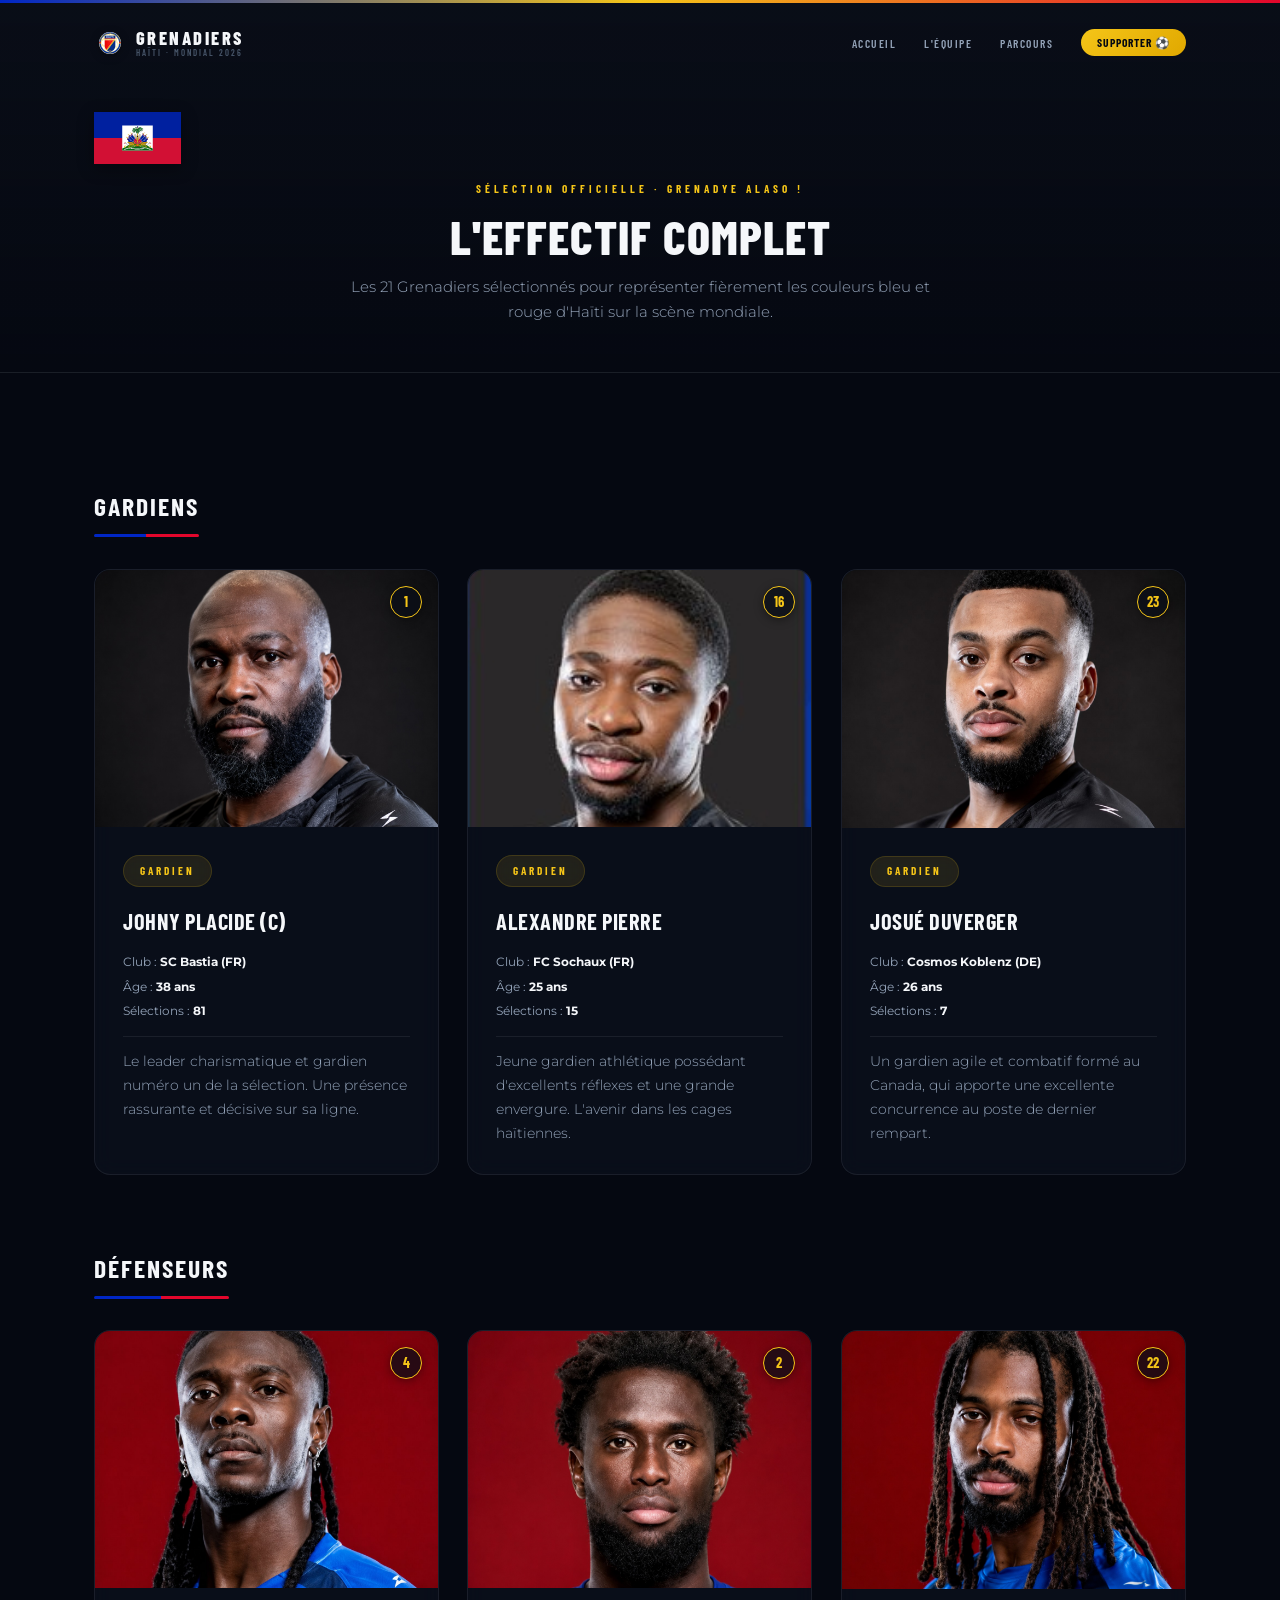
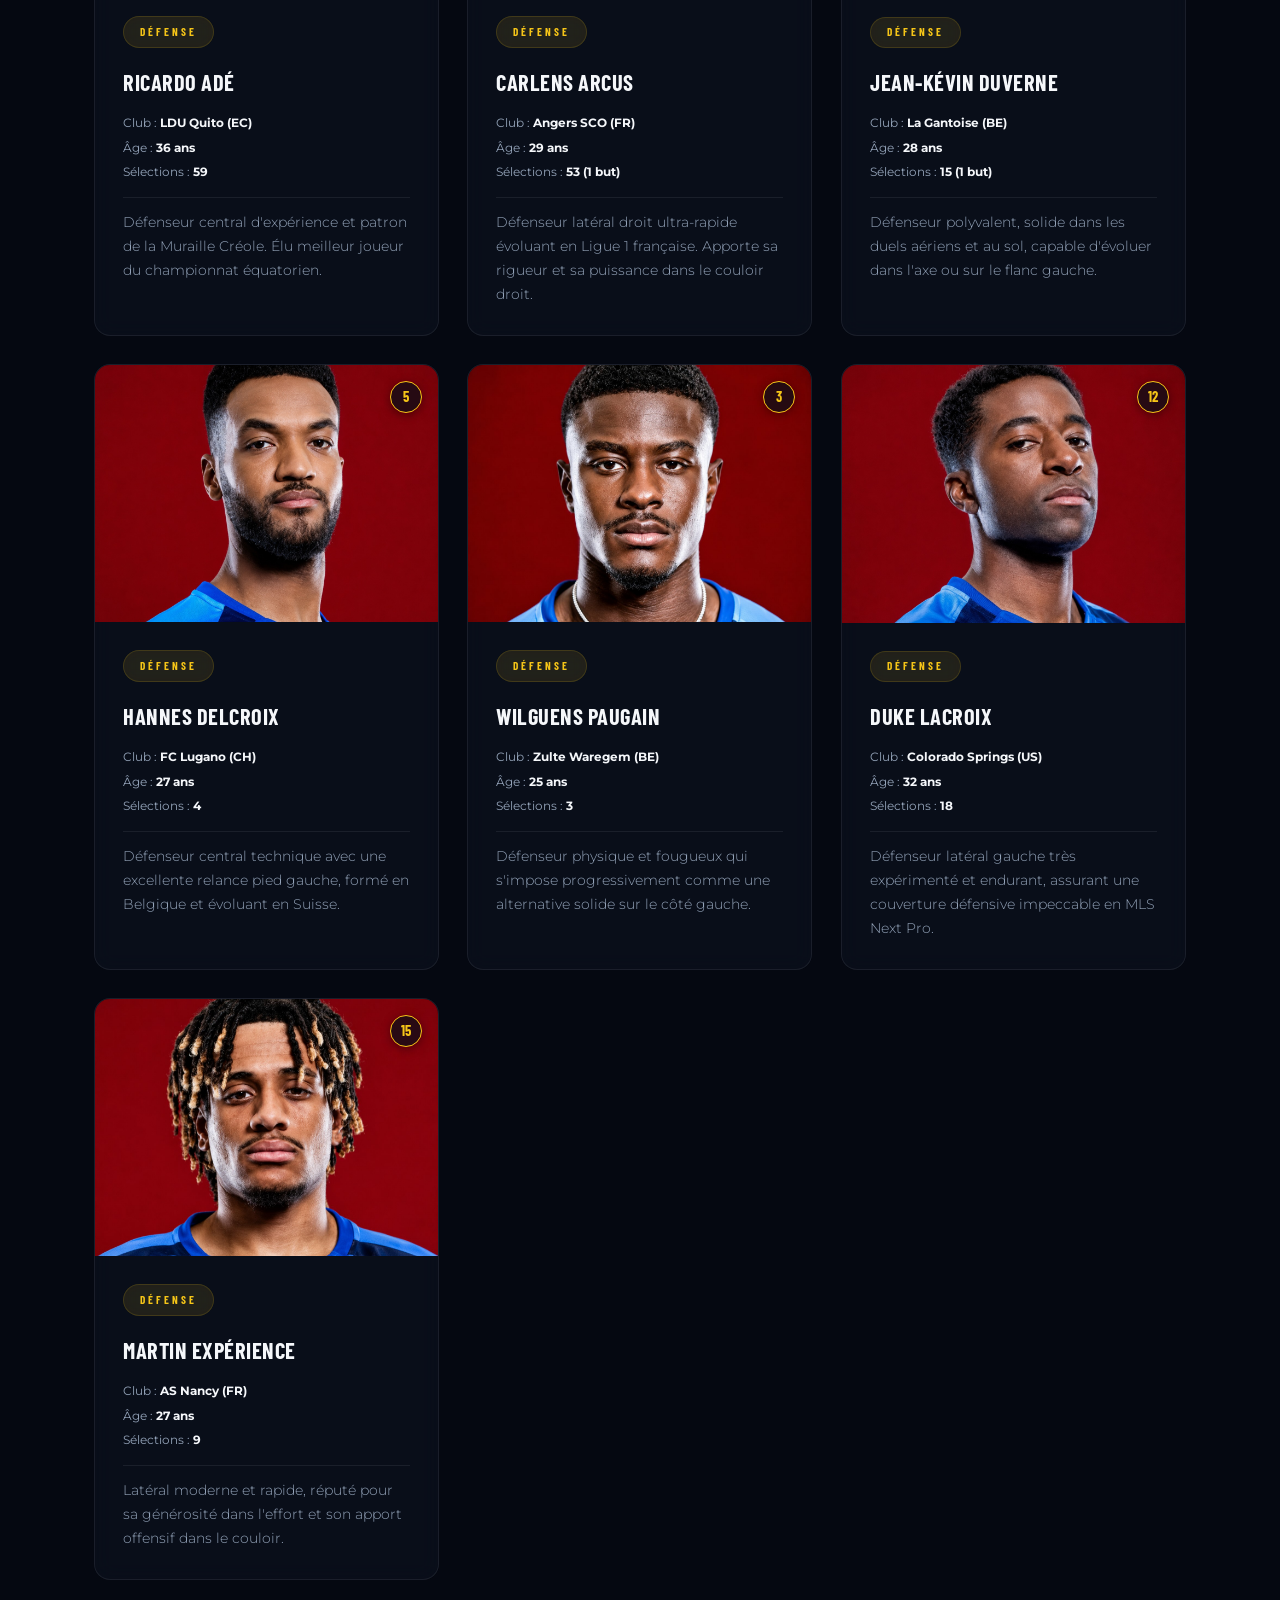
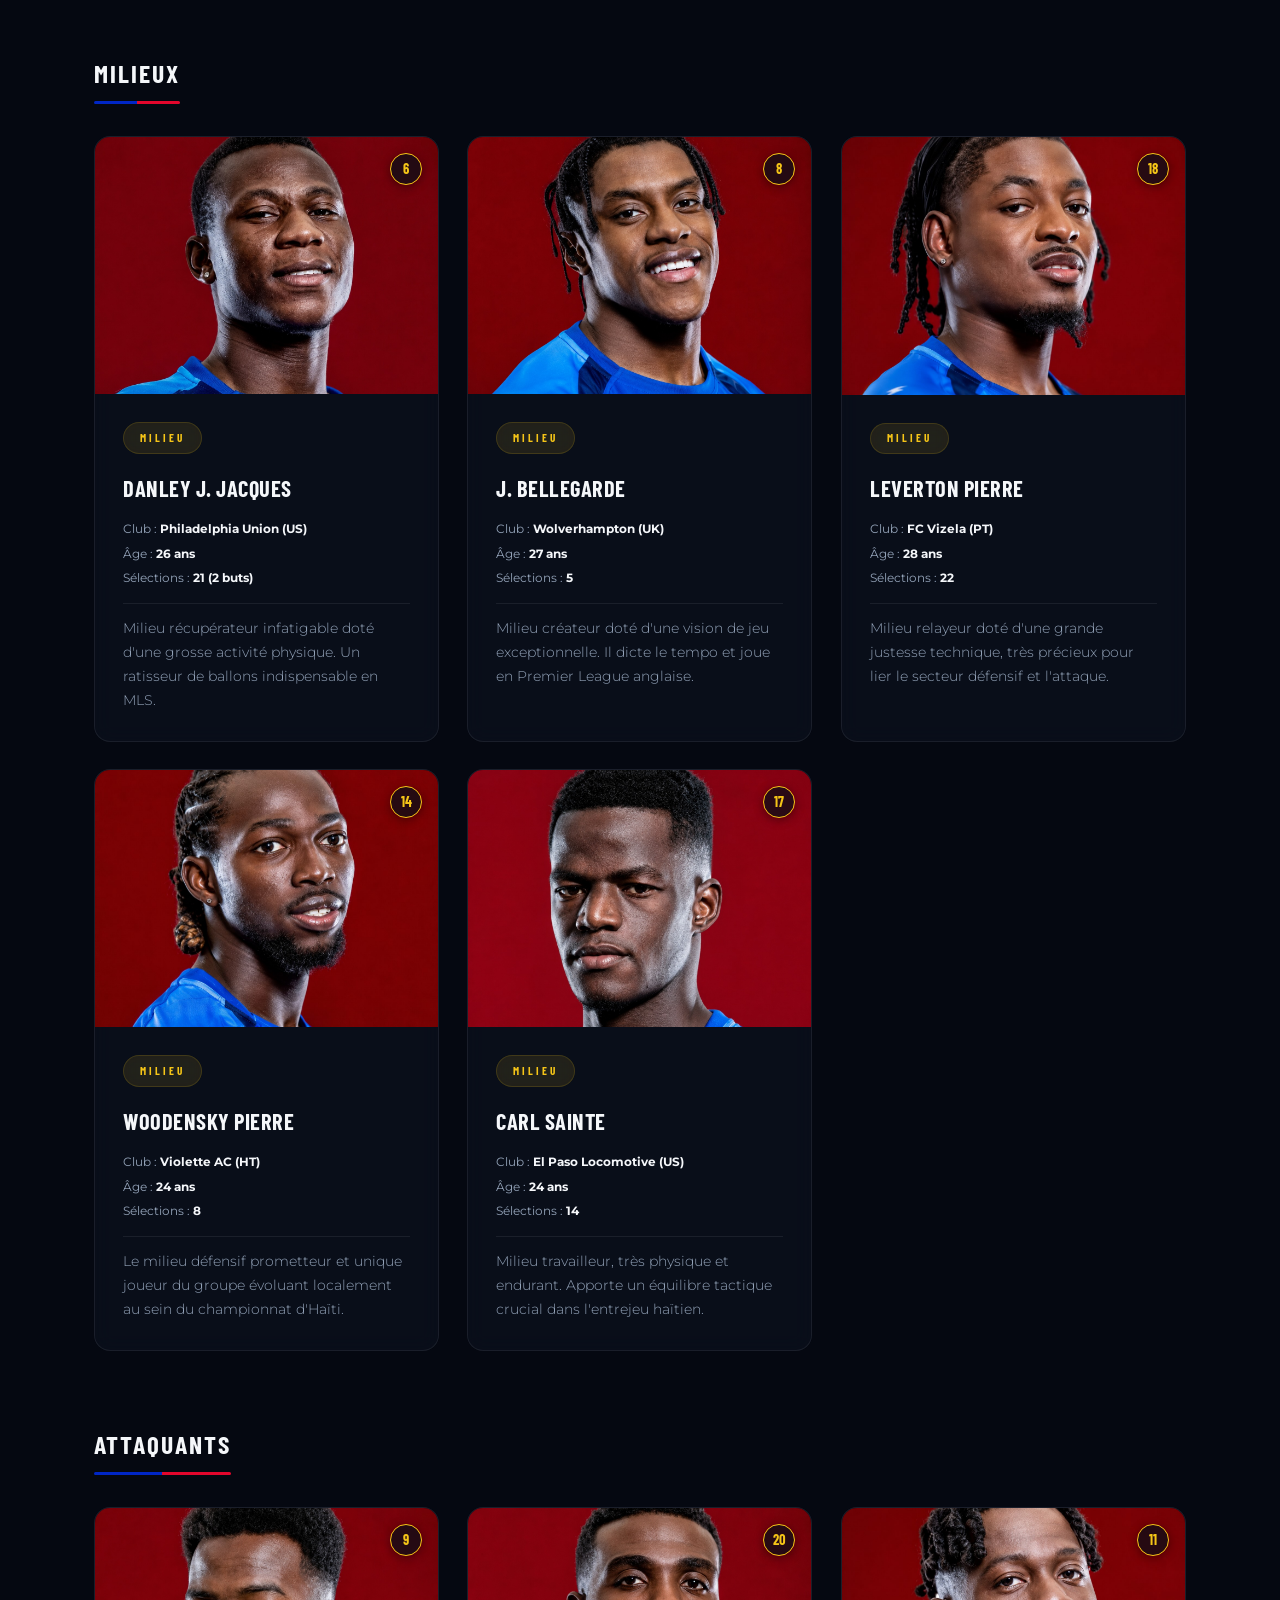
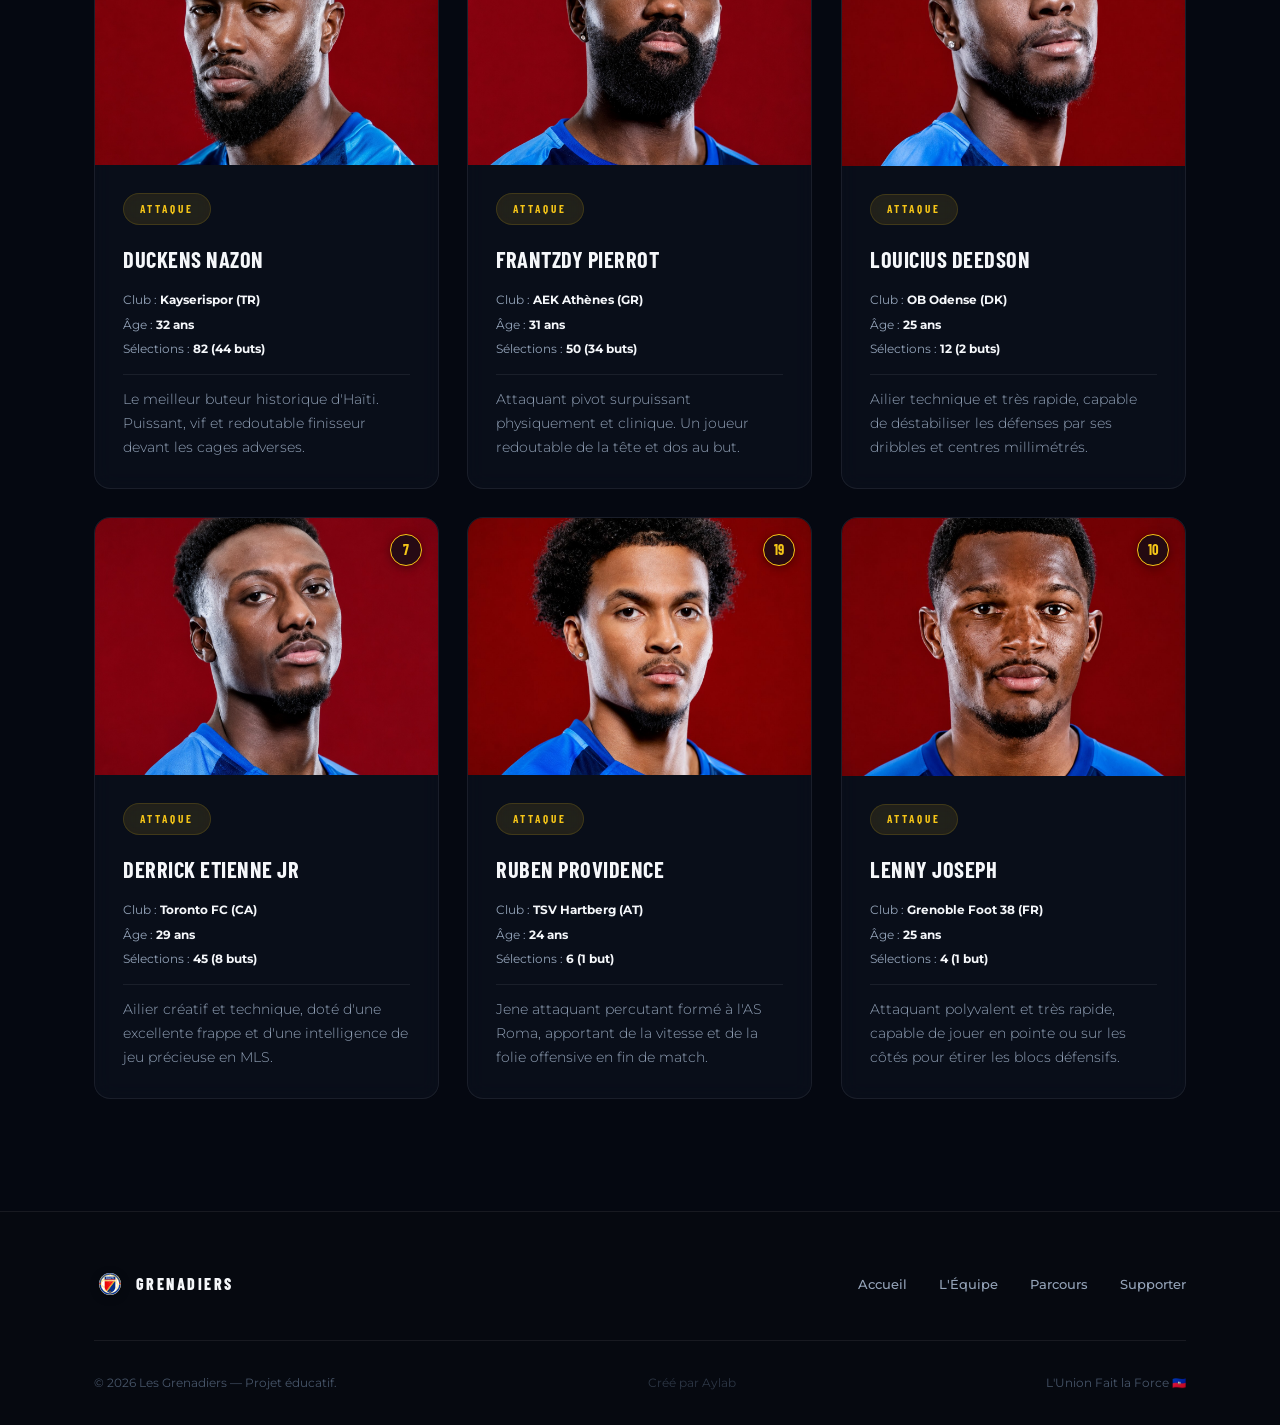
==== commit fb7656ec: "feat: add subtle Created by Aylab footer credit" ====
--- a/squad.html
+++ b/squad.html
@@ -7,6 +7,21 @@
   <title>L'Effectif | Les Grenadiers d'Haïti</title>
   <link rel="icon" type="image/svg+xml" href="images/fhf-logo.svg">
   <link rel="stylesheet" href="style.css">
+
+  <!-- Balises Open Graph / Partage Social -->
+  <meta property="og:type" content="website">
+  <meta property="og:url" content="https://rbil1y.github.io/HAITI_FOOT/squad.html">
+  <meta property="og:title" content="L'Effectif | Les Grenadiers d'Haïti">
+  <meta property="og:description" content="Découvrez l'effectif complet des Grenadiers d'Haïti pour la Coupe du Monde 2026. Photos, clubs, statistiques et détails des 21 joueurs sélectionnés.">
+  <meta property="og:image" content="https://rbil1y.github.io/HAITI_FOOT/images/og-preview.jpg">
+
+  <!-- Twitter Meta Tags -->
+  <meta name="twitter:card" content="summary_large_image">
+  <meta property="twitter:domain" content="rbil1y.github.io">
+  <meta property="twitter:url" content="https://rbil1y.github.io/HAITI_FOOT/squad.html">
+  <meta name="twitter:title" content="L'Effectif | Les Grenadiers d'Haïti">
+  <meta name="twitter:description" content="Découvrez l'effectif complet des Grenadiers d'Haïti pour la Coupe du Monde 2026. Photos, clubs, statistiques et détails des 21 joueurs sélectionnés.">
+  <meta name="twitter:image" content="https://rbil1y.github.io/HAITI_FOOT/images/og-preview.jpg">
 </head>
 <body>
 
@@ -34,6 +49,11 @@
         <li><a href="index.html#parcours" id="nav-parcours">Parcours</a></li>
         <li><a href="index.html#supporter" class="nav-cta" id="nav-supporter">Supporter ⚽</a></li>
       </ul>
+      <button class="menu-toggle" aria-label="Ouvrir le menu" aria-expanded="false">
+        <span class="hamburger-line"></span>
+        <span class="hamburger-line"></span>
+        <span class="hamburger-line"></span>
+      </button>
     </nav>
   </header>
 
@@ -535,10 +555,32 @@
       </div>
       <div class="footer-bottom">
         <p class="footer-copy">&copy; 2026 Les Grenadiers — Projet éducatif.</p>
+        <p class="footer-aylab" style="font-size: 0.72rem; color: var(--text-dim); opacity: 0.6;">Créé par Aylab</p>
         <p class="footer-credits">L'Union Fait la Force 🇭🇹</p>
       </div>
     </div>
   </footer>
 
+  <script>
+    document.addEventListener('DOMContentLoaded', () => {
+      const menuToggle = document.querySelector('.menu-toggle');
+      const navLinks = document.querySelector('.nav-links');
+      
+      menuToggle.addEventListener('click', () => {
+        const isExpanded = menuToggle.getAttribute('aria-expanded') === 'true';
+        menuToggle.setAttribute('aria-expanded', !isExpanded);
+        navLinks.classList.toggle('active');
+      });
+
+      // Fermer le menu lors du clic sur un lien (particulièrement utile pour les ancres)
+      navLinks.querySelectorAll('a').forEach(link => {
+        link.addEventListener('click', () => {
+          menuToggle.setAttribute('aria-expanded', 'false');
+          navLinks.classList.remove('active');
+        });
+      });
+    });
+  </script>
+
 </body>
 </html>
--- a/style.css
+++ b/style.css
@@ -395,6 +395,11 @@
   box-shadow: 0 4px 18px rgba(245, 197, 24, 0.35);
 }
 
+/* — Menu Toggle (caché par défaut sur grand écran) — */
+.menu-toggle {
+  display: none;
+}
+
 /* =====================================================
    SECTION HÉROS
    ===================================================== */
@@ -501,6 +506,106 @@
   gap: 1rem;
 }
 
+/* Styling specific to Hero Actions Buttons for a clean 3D effect */
+.hero-actions .btn {
+  border-radius: 12px; /* Premium, modern rounded rectangle */
+  position: relative;
+  overflow: hidden;
+  padding: 0.9rem 2.4rem;
+  transition: transform 0.2s var(--ease), box-shadow 0.2s var(--ease), border-color 0.2s var(--ease), background-color 0.2s var(--ease);
+}
+
+/* Primary 3D Button ("Découvrir l'équipe") */
+.hero-actions .btn-primary {
+  background: var(--gold-gradient);
+  color: var(--bg-primary);
+  border: none;
+  transform: translateY(-3px);
+  /* 3D Extrusion + Top specular highlight + Ambient underglow */
+  box-shadow: 
+    inset 0 1px 0 rgba(255, 255, 255, 0.4),  /* Specular top rim */
+    inset 0 -2px 0 rgba(0, 0, 0, 0.15),      /* Bottom shading rim */
+    0 4px 0 #b38600,                         /* 3D side edge */
+    0 8px 20px rgba(245, 197, 24, 0.2);     /* Ambient underglow */
+}
+
+.hero-actions .btn-primary:hover {
+  transform: translateY(-5px);
+  box-shadow: 
+    inset 0 1px 0 rgba(255, 255, 255, 0.5),
+    inset 0 -2px 0 rgba(0, 0, 0, 0.2),
+    0 6px 0 #b38600,                         /* Thicker 3D side */
+    0 12px 25px rgba(245, 197, 24, 0.35);    /* Brighter underglow */
+}
+
+/* Outline 3D Button ("Le parcours") */
+.hero-actions .btn-outline {
+  background: rgba(255, 255, 255, 0.03);
+  color: var(--text-primary);
+  border: 1px solid var(--border-subtle);
+  transform: translateY(-3px);
+  /* 3D Extrusion (subtle glass border style) + Soft drop shadow */
+  box-shadow: 
+    inset 0 1px 0 rgba(255, 255, 255, 0.1),
+    0 4px 0 rgba(255, 255, 255, 0.05),
+    0 8px 20px rgba(0, 0, 0, 0.4);
+}
+
+.hero-actions .btn-outline:hover {
+  transform: translateY(-5px);
+  border-color: rgba(245, 197, 24, 0.5); /* subtle gold accent tint on hover */
+  background: rgba(245, 197, 24, 0.03);
+  box-shadow: 
+    inset 0 1px 0 rgba(255, 255, 255, 0.15),
+    0 6px 0 rgba(245, 197, 24, 0.15),
+    0 12px 25px rgba(0, 0, 0, 0.5);
+}
+
+/* Click/Active override to simulate physical press */
+.hero-actions .btn:active {
+  transform: scale(0.98) translateY(1px) !important;
+  transition: transform 0.05s var(--ease) !important;
+}
+
+.hero-actions .btn-primary:active {
+  box-shadow: 
+    inset 0 1px 0 rgba(255, 255, 255, 0.25),
+    inset 0 -1px 0 rgba(0, 0, 0, 0.1),
+    0 0px 0 #b38600,                         /* Flattened extrusion */
+    0 3px 10px rgba(0, 0, 0, 0.3) !important;
+}
+
+.hero-actions .btn-outline:active {
+  box-shadow: 
+    inset 0 1px 0 rgba(255, 255, 255, 0.05),
+    0 0px 0 rgba(255, 255, 255, 0),
+    0 3px 10px rgba(0, 0, 0, 0.3) !important;
+}
+
+/* Glossy light sweep effect on hover */
+.hero-actions .btn::before {
+  content: '';
+  position: absolute;
+  top: 0;
+  left: -100%;
+  width: 50%;
+  height: 100%;
+  background: linear-gradient(
+    90deg,
+    rgba(255, 255, 255, 0) 0%,
+    rgba(255, 255, 255, 0.2) 50%,
+    rgba(255, 255, 255, 0) 100%
+  );
+  transform: skewX(-25deg);
+  pointer-events: none;
+}
+
+.hero-actions .btn:hover::before {
+  left: 150%;
+  transition: left 0.8s ease-in-out;
+}
+
+
 /* Animations clés pour le chargement du héros */
 .hero-eyebrow,
 .hero h1,
@@ -1063,13 +1168,79 @@
     text-align: center;
   }
 
+  .menu-toggle {
+    display: flex;
+    flex-direction: column;
+    justify-content: space-between;
+    width: 24px;
+    height: 16px;
+    background: transparent;
+    border: none;
+    cursor: pointer;
+    padding: 0;
+    z-index: 1000;
+  }
+
+  .hamburger-line {
+    display: block;
+    width: 100%;
+    height: 2px;
+    background-color: var(--text-primary);
+    transition: transform 0.3s var(--ease), opacity 0.3s var(--ease);
+  }
+
+  /* Animation du hamburger en X */
+  .menu-toggle[aria-expanded="true"] .hamburger-line:nth-child(1) {
+    transform: translateY(7px) rotate(45deg);
+  }
+  .menu-toggle[aria-expanded="true"] .hamburger-line:nth-child(2) {
+    opacity: 0;
+  }
+  .menu-toggle[aria-expanded="true"] .hamburger-line:nth-child(3) {
+    transform: translateY(-7px) rotate(-45deg);
+  }
+
   .nav-links {
-    gap: 1.25rem;
+    position: absolute;
+    top: 100%;
+    left: 0;
+    width: 100%;
+    background: var(--bg-glass);
+    backdrop-filter: blur(28px);
+    -webkit-backdrop-filter: blur(28px);
+    border-bottom: 1px solid var(--border-subtle);
+    flex-direction: column;
+    padding: 2rem 1.5rem;
+    gap: 1.5rem;
+    opacity: 0;
+    pointer-events: none;
+    transform: translateY(-10px);
+    transition: opacity 0.4s var(--ease), transform 0.4s var(--ease);
+    z-index: 890;
+    box-shadow: 0 12px 30px rgba(0, 0, 0, 0.4);
+    align-items: center;
+  }
+
+  .nav-links.active {
+    opacity: 1;
+    pointer-events: auto;
+    transform: translateY(0);
   }
 
   .nav-links a {
-    font-size: 0.7rem;
-    letter-spacing: 1.5px;
+    font-size: 0.9rem;
+    letter-spacing: 2px;
+    display: inline-block;
+    padding: 0.4rem 0;
+  }
+
+  .nav-links a.nav-cta {
+    padding: 0.5rem 1.5rem;
+    margin-top: 0.25rem;
+  }
+
+  .nav-links a::after {
+    display: none;
   }
 
   .journey-sidebar {
@@ -1078,10 +1249,6 @@
 }
 
 @media (max-width: 480px) {
-  .nav-links {
-    display: none;
-  }
-
   .hero h1 {
     font-size: 2.6rem;
   }
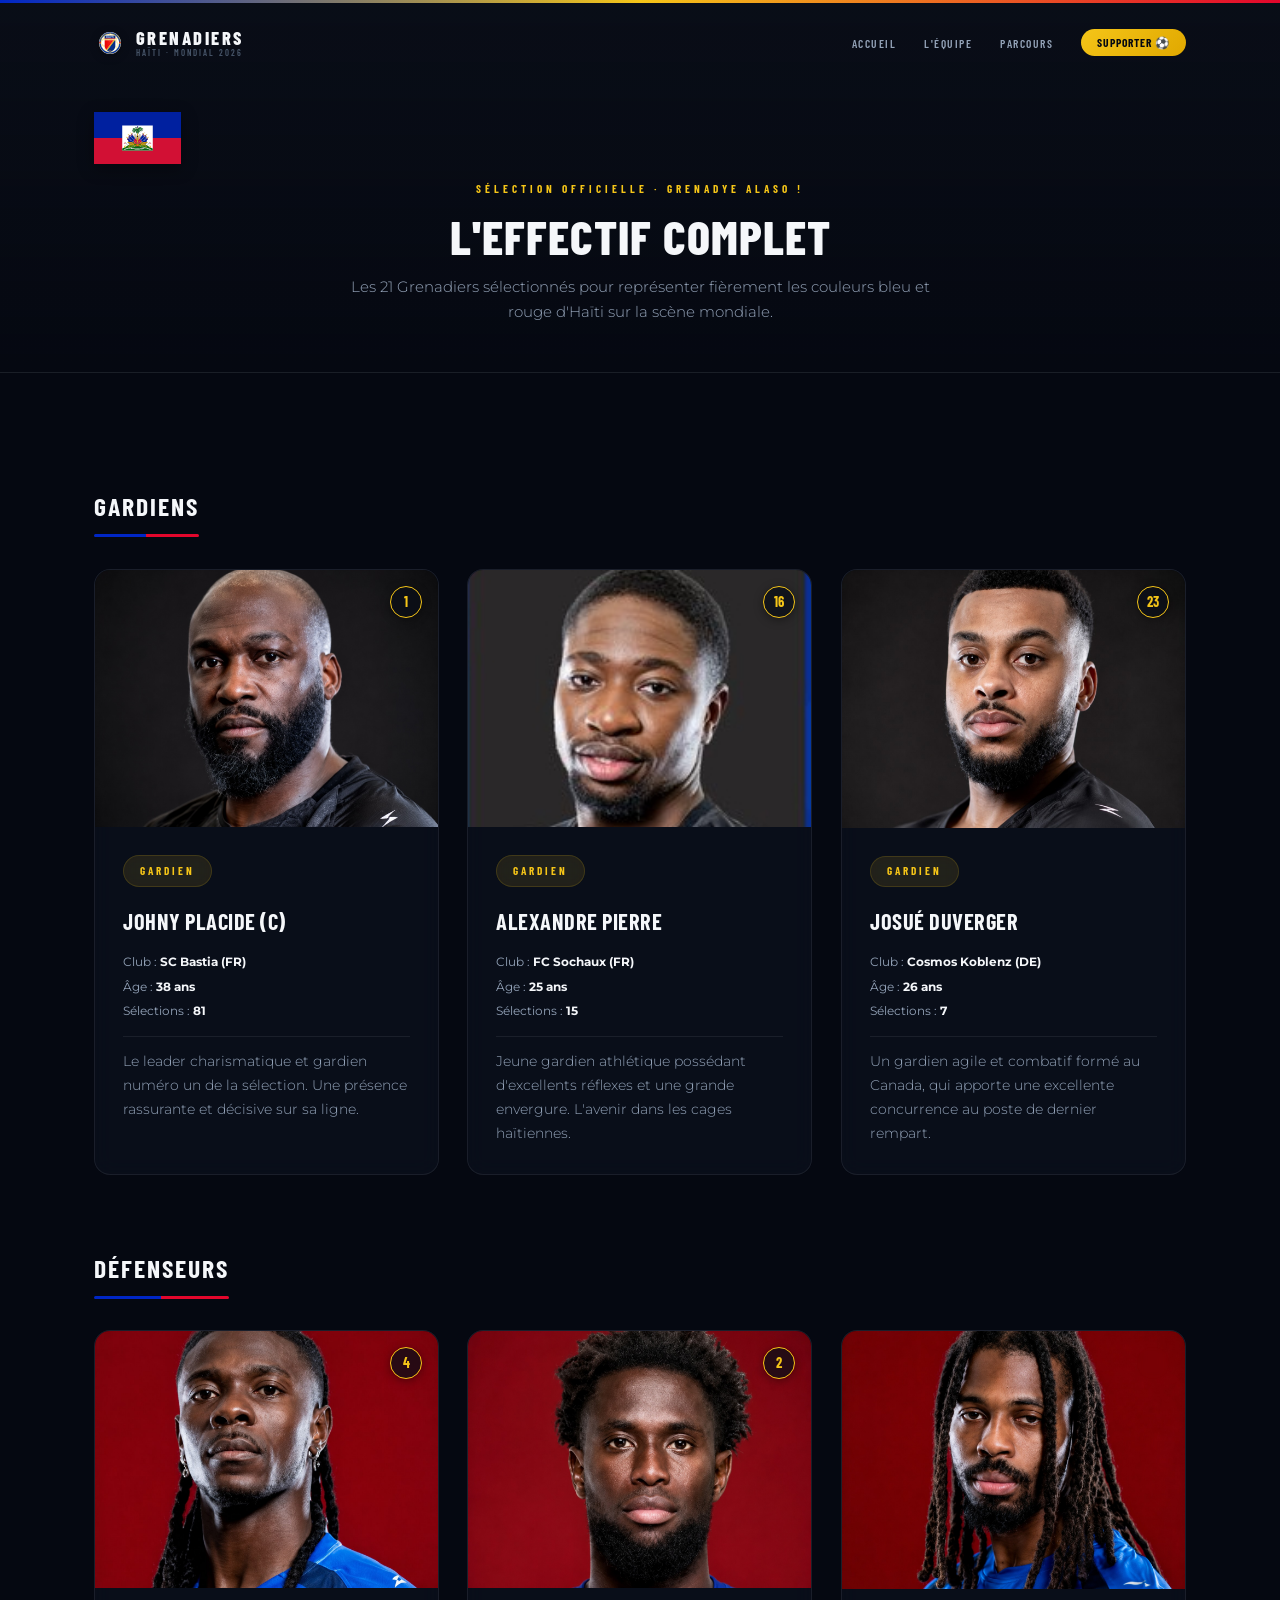
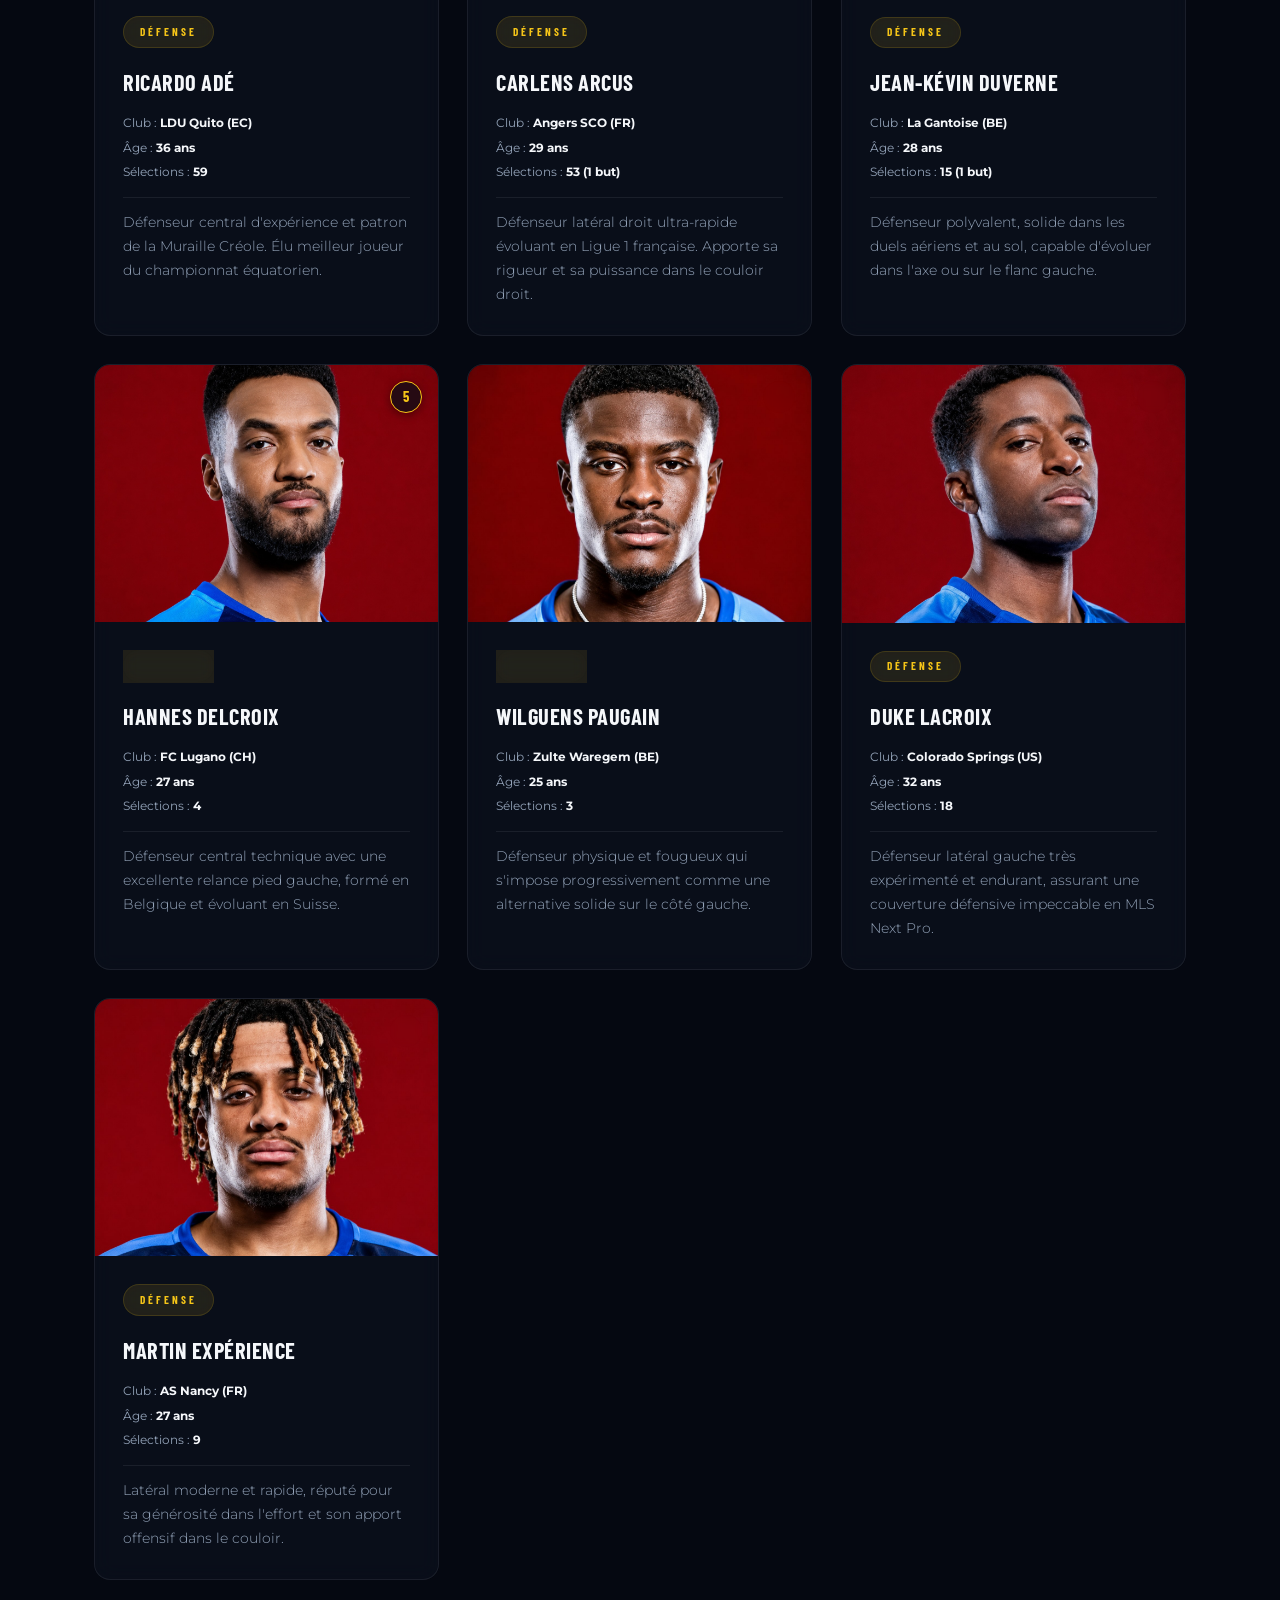
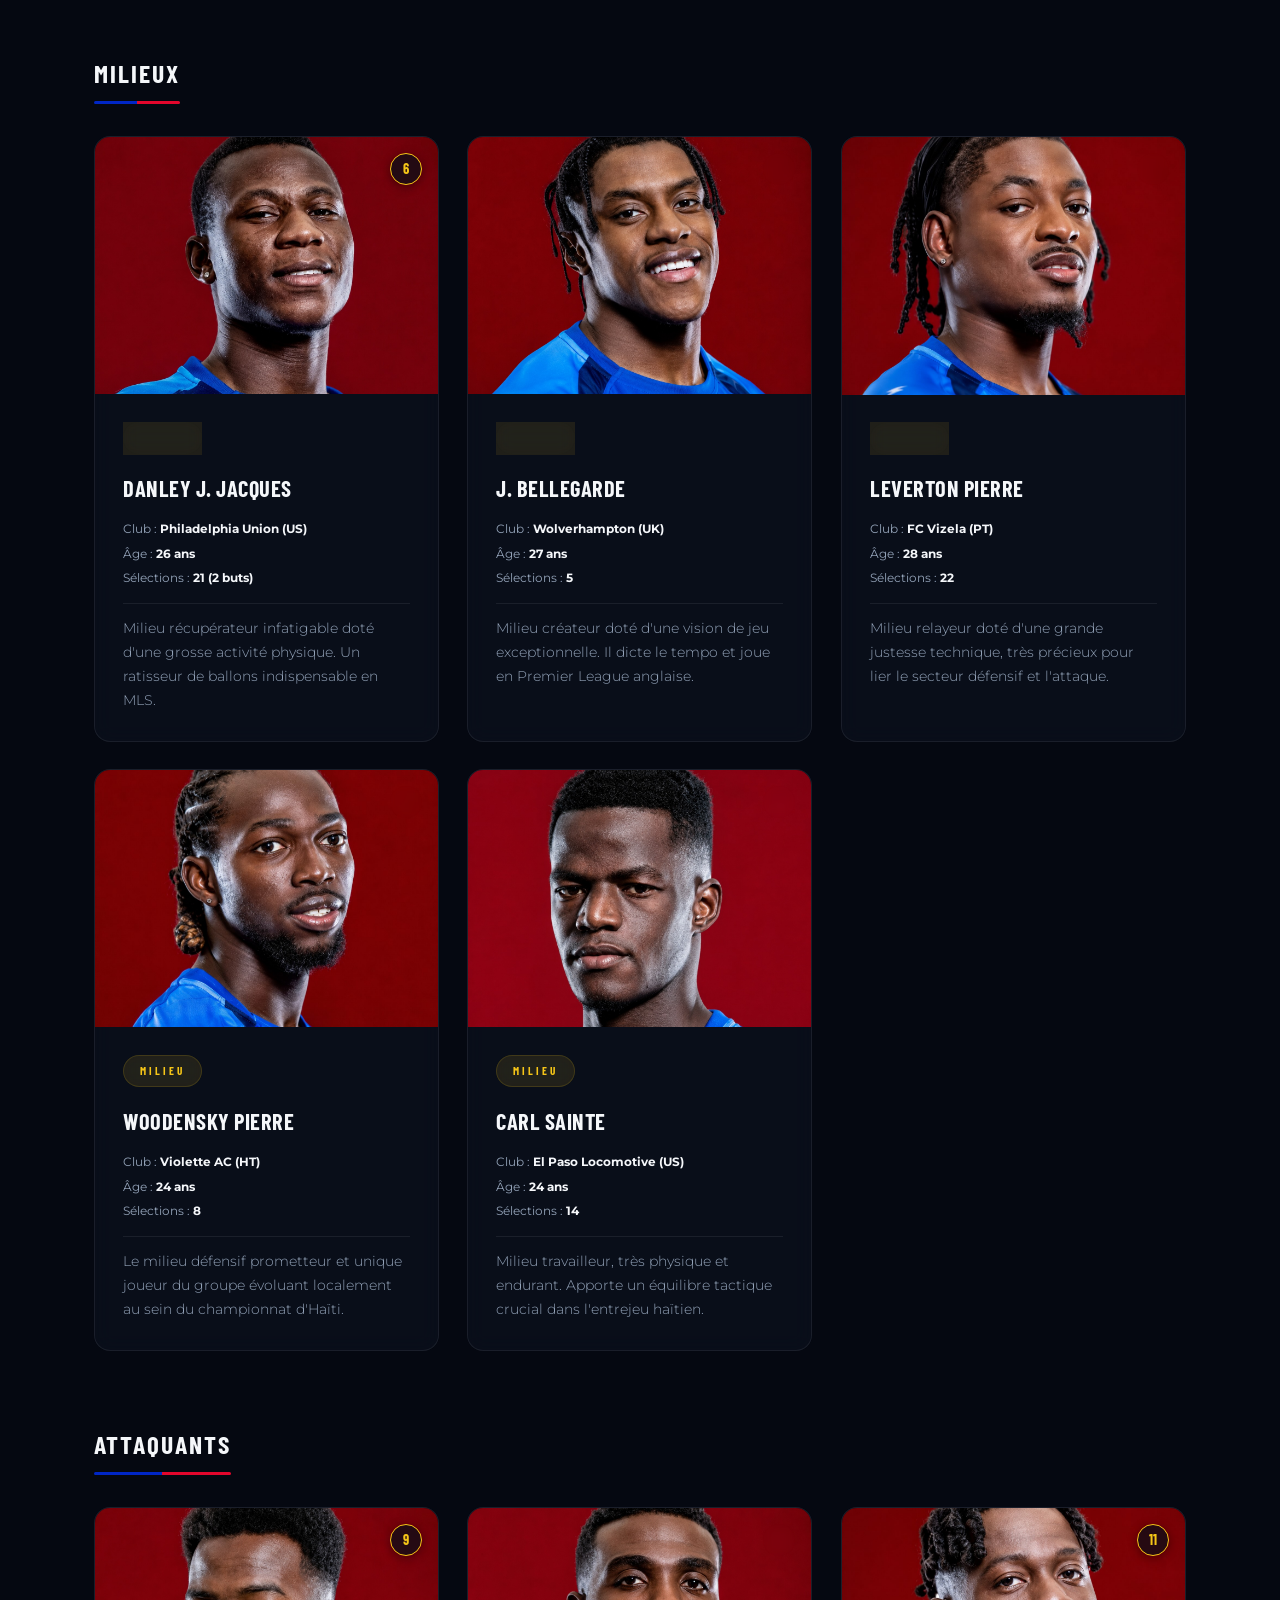
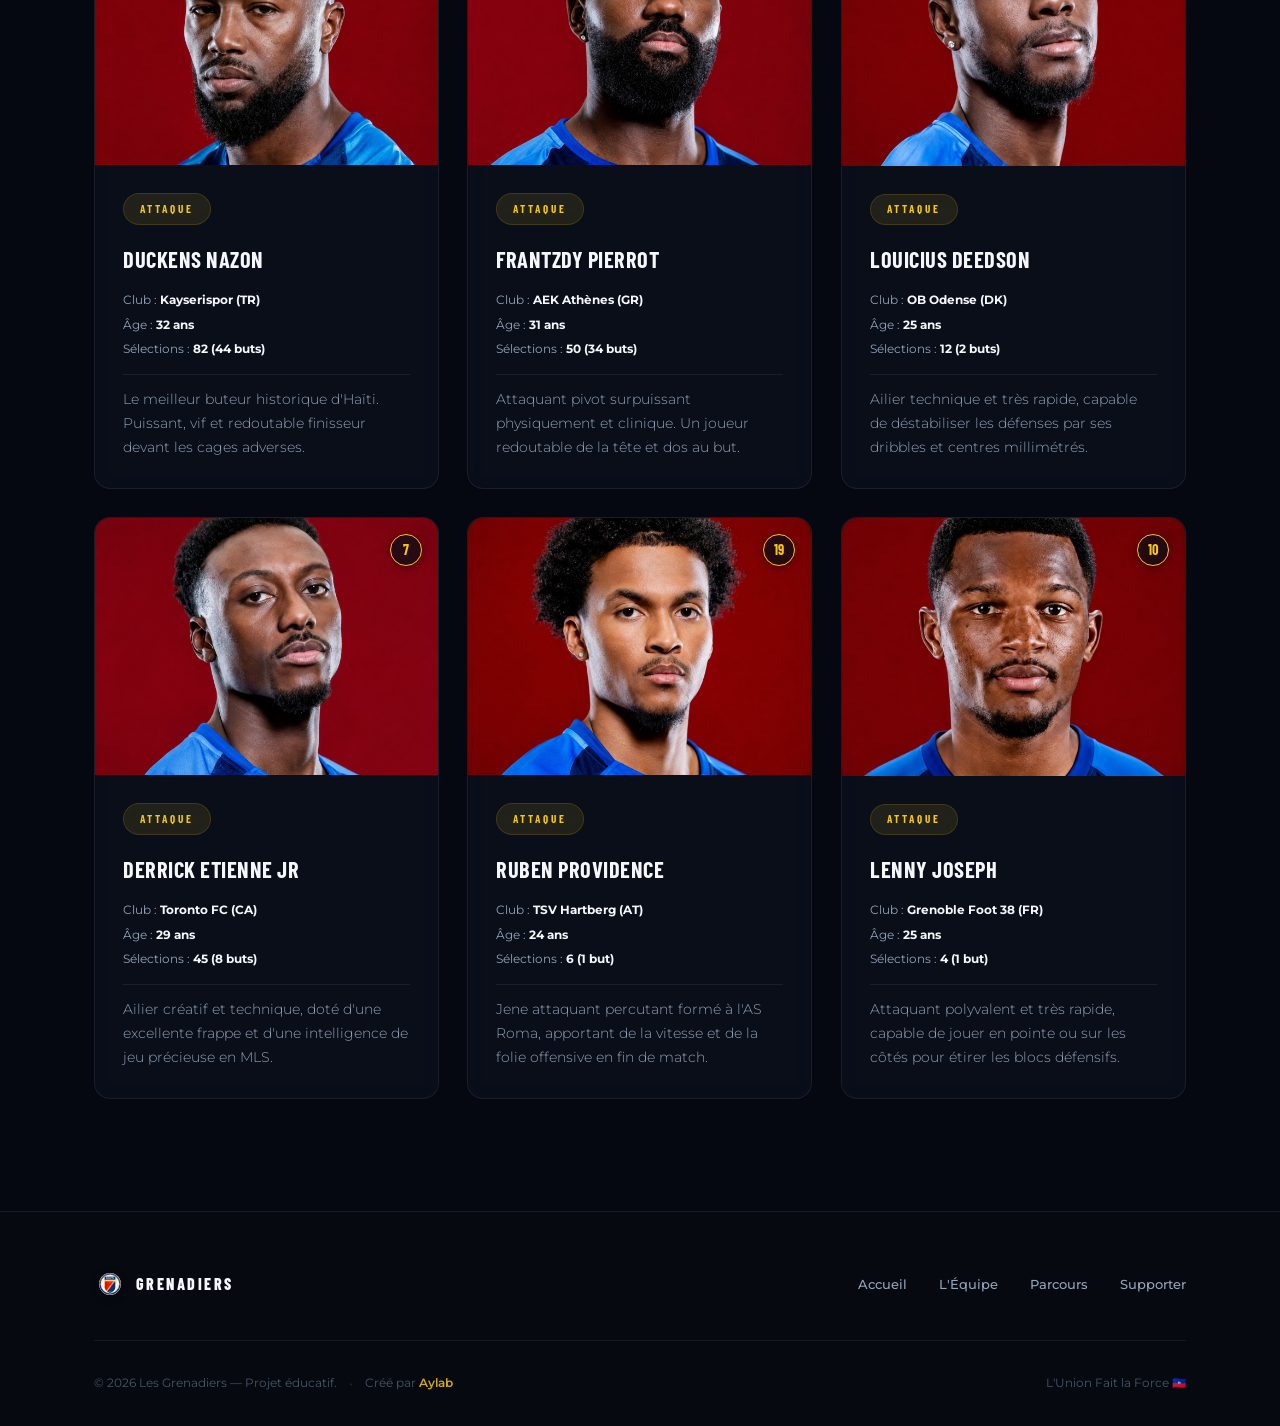
==== commit 7244a9ca: "style: rearrange footer bottom layout to group copyright and credits" ====
--- a/squad.html
+++ b/squad.html
@@ -554,8 +554,11 @@
         </ul>
       </div>
       <div class="footer-bottom">
-        <p class="footer-copy">&copy; 2026 Les Grenadiers — Projet éducatif.</p>
-        <p class="footer-aylab" style="font-size: 0.72rem; color: var(--text-dim); opacity: 0.6;">Créé par Aylab</p>
+        <div class="footer-bottom-left">
+          <p class="footer-copy">&copy; 2026 Les Grenadiers — Projet éducatif.</p>
+          <span class="footer-separator" aria-hidden="true">&bull;</span>
+          <p class="footer-aylab">Créé par <span class="accent-aylab">Aylab</span></p>
+        </div>
         <p class="footer-credits">L'Union Fait la Force 🇭🇹</p>
       </div>
     </div>
--- a/style.css
+++ b/style.css
@@ -1104,6 +1104,30 @@
   color: var(--text-dim);
 }
 
+.footer-bottom-left {
+  display: flex;
+  align-items: center;
+  gap: 0.75rem;
+}
+
+.footer-separator {
+  color: var(--text-dim);
+  font-size: 0.8rem;
+  opacity: 0.4;
+}
+
+.footer-aylab {
+  font-size: 0.78rem;
+  color: var(--text-dim);
+  font-weight: 400;
+}
+
+.footer-aylab .accent-aylab {
+  color: var(--gold);
+  font-weight: 600;
+  opacity: 0.85;
+}
+
 /* =====================================================
    RESPONSIVE
    ===================================================== */
@@ -1166,6 +1190,15 @@
     flex-direction: column;
     gap: 0.5rem;
     text-align: center;
+  }
+
+  .footer-bottom-left {
+    flex-direction: column;
+    gap: 0.25rem;
+  }
+
+  .footer-separator {
+    display: none; /* Hide bullet separator on mobile vertical layout */
   }
 
   .menu-toggle {
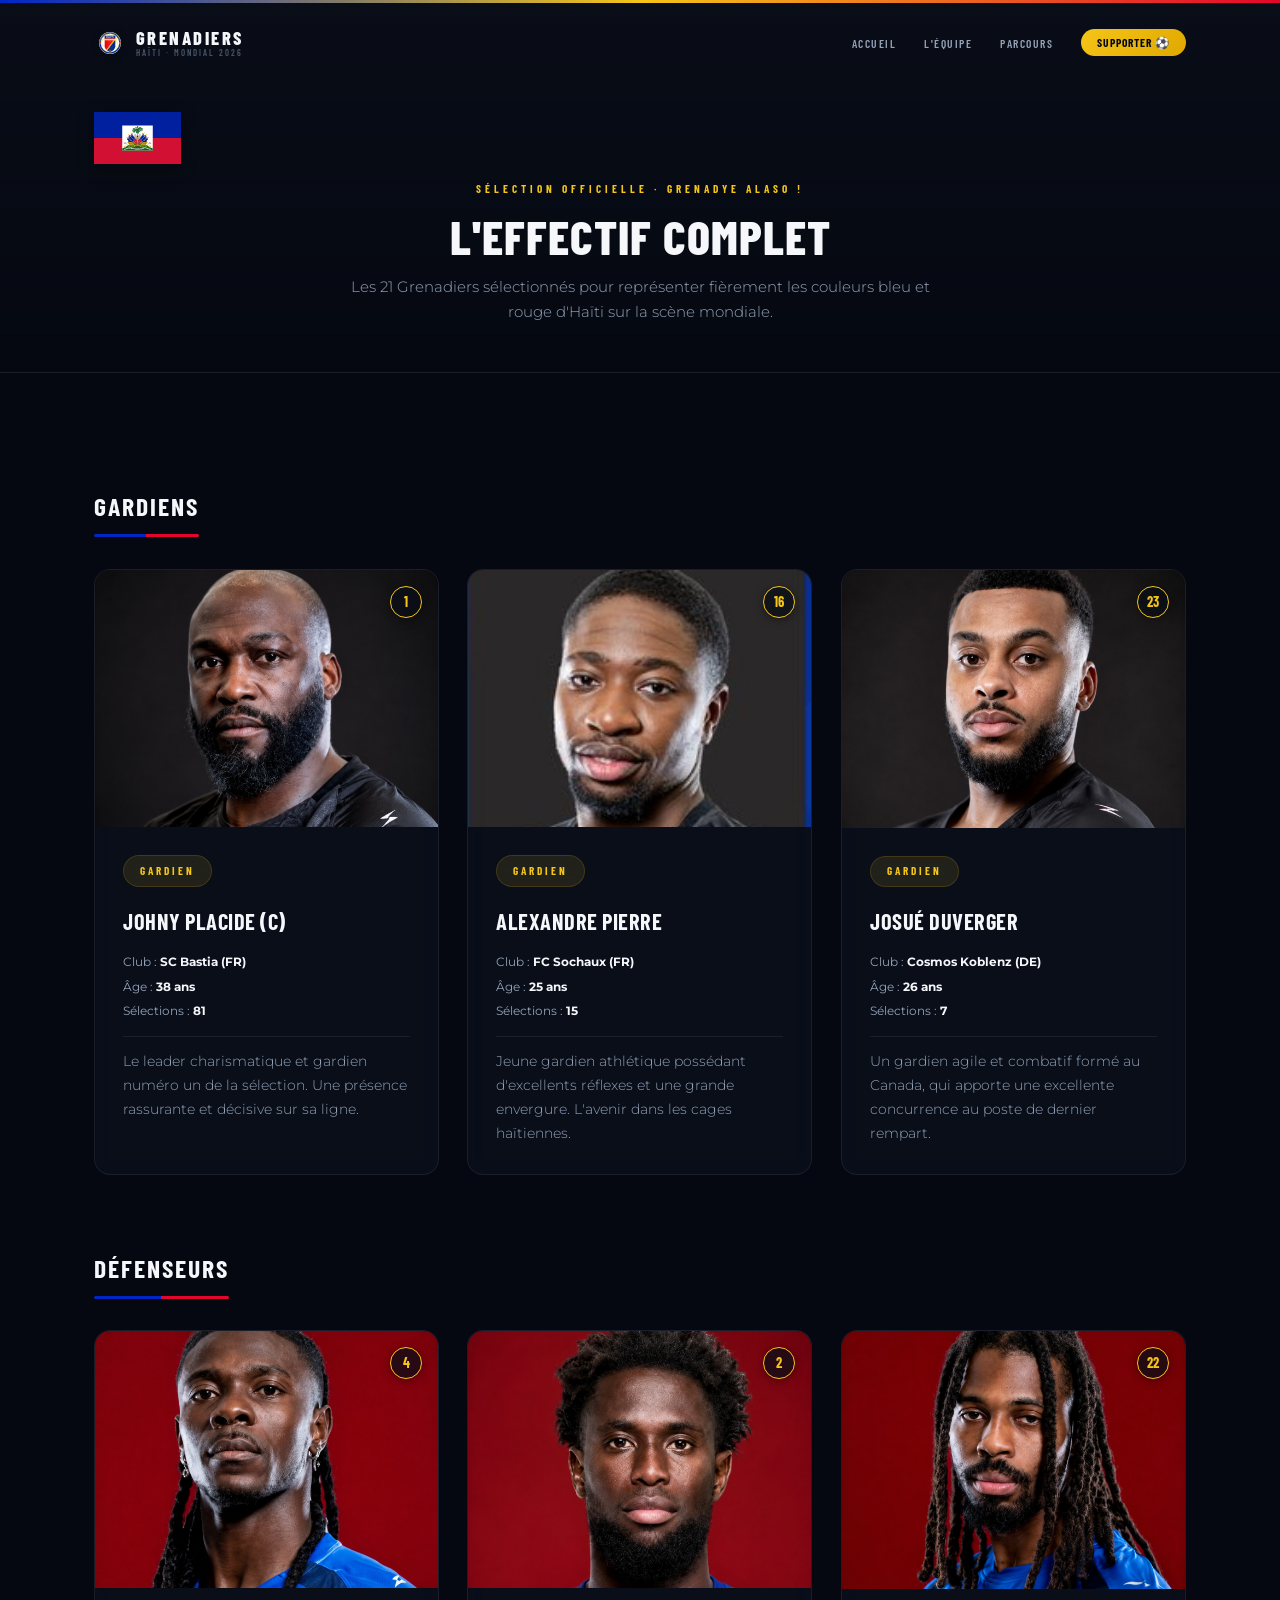
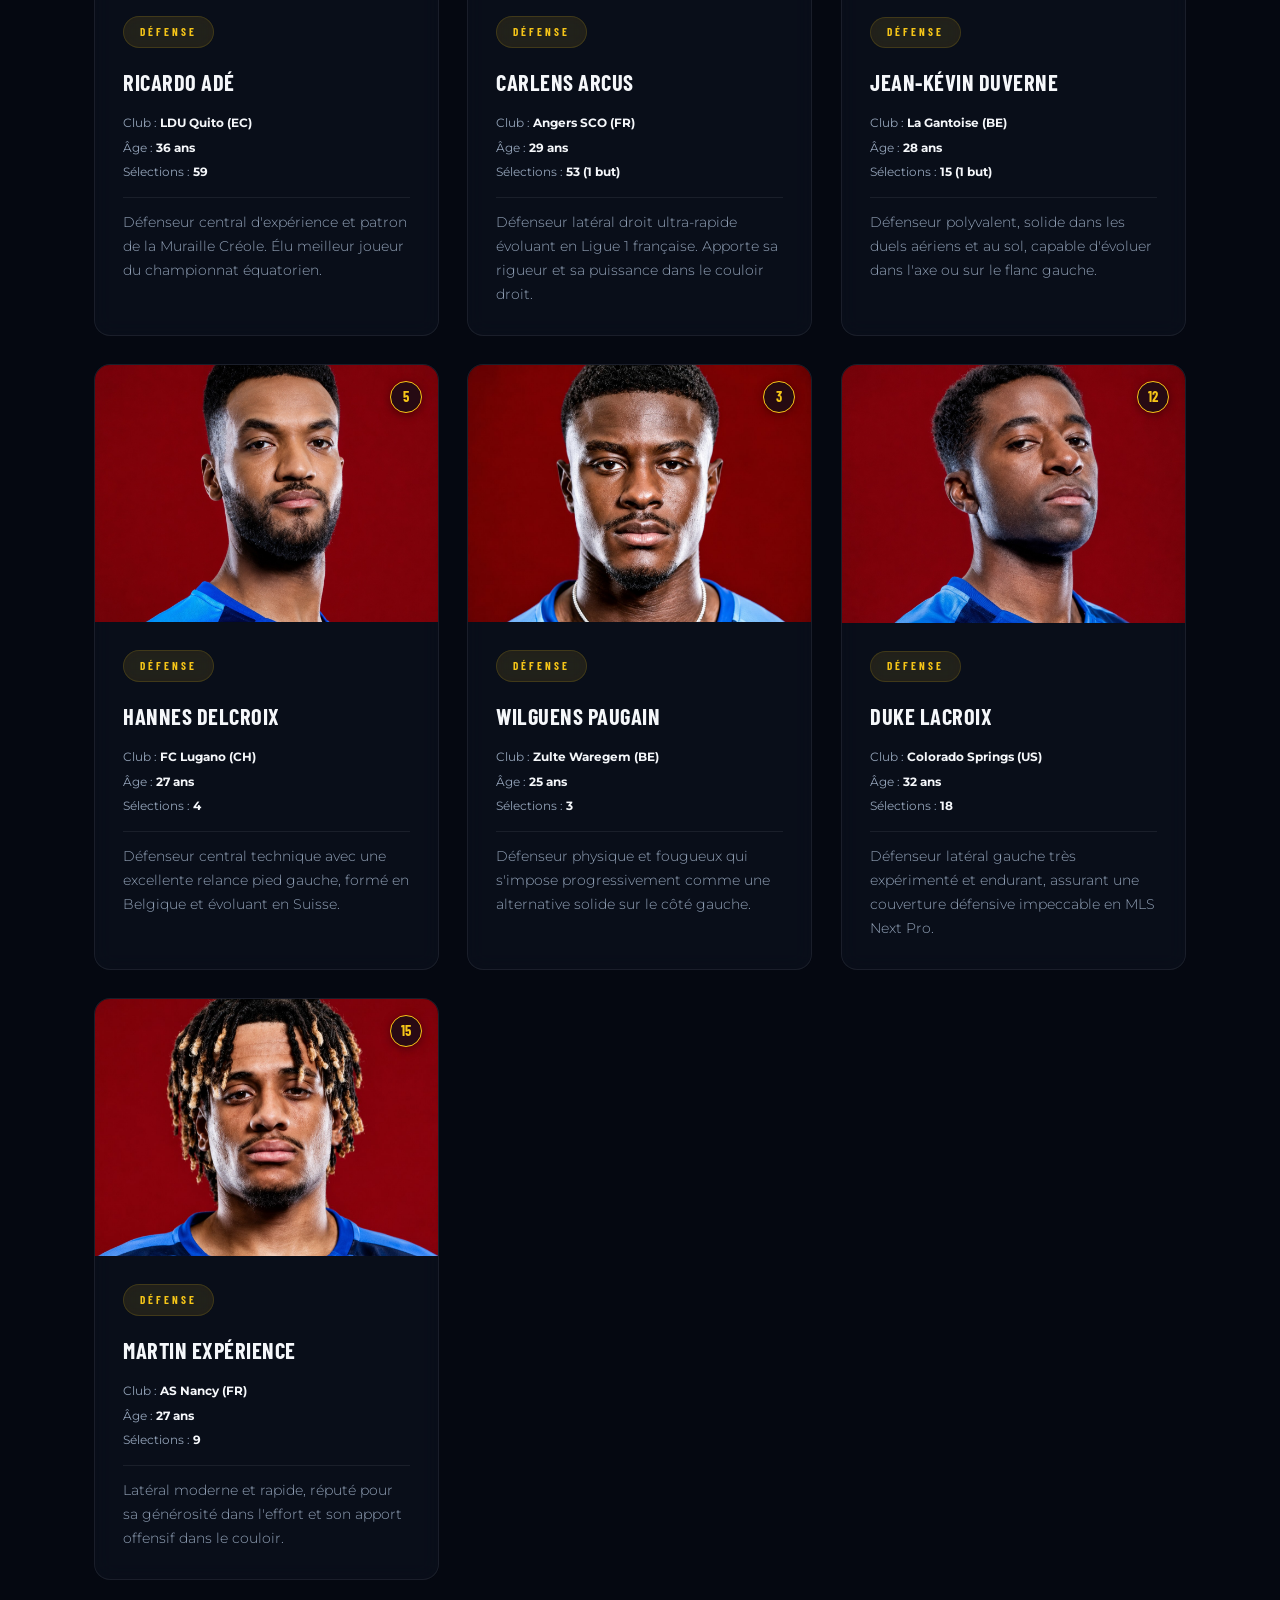
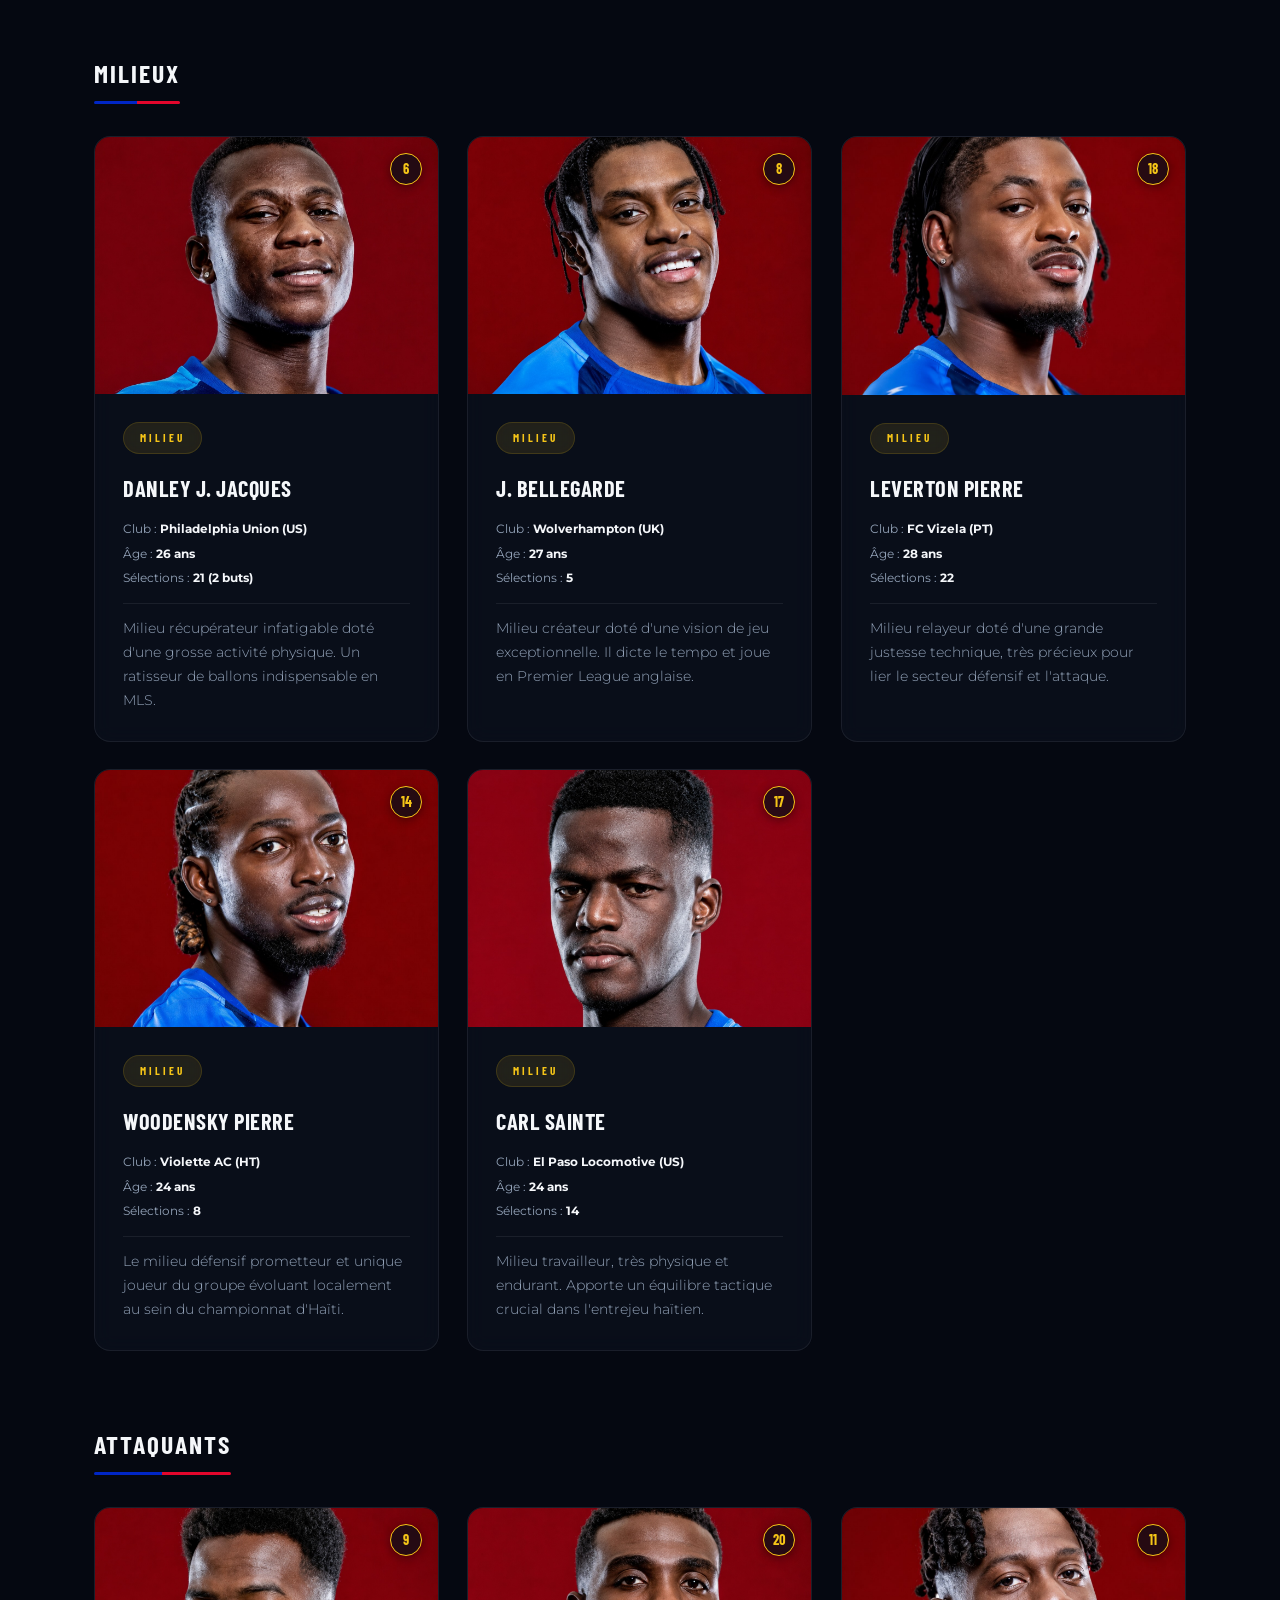
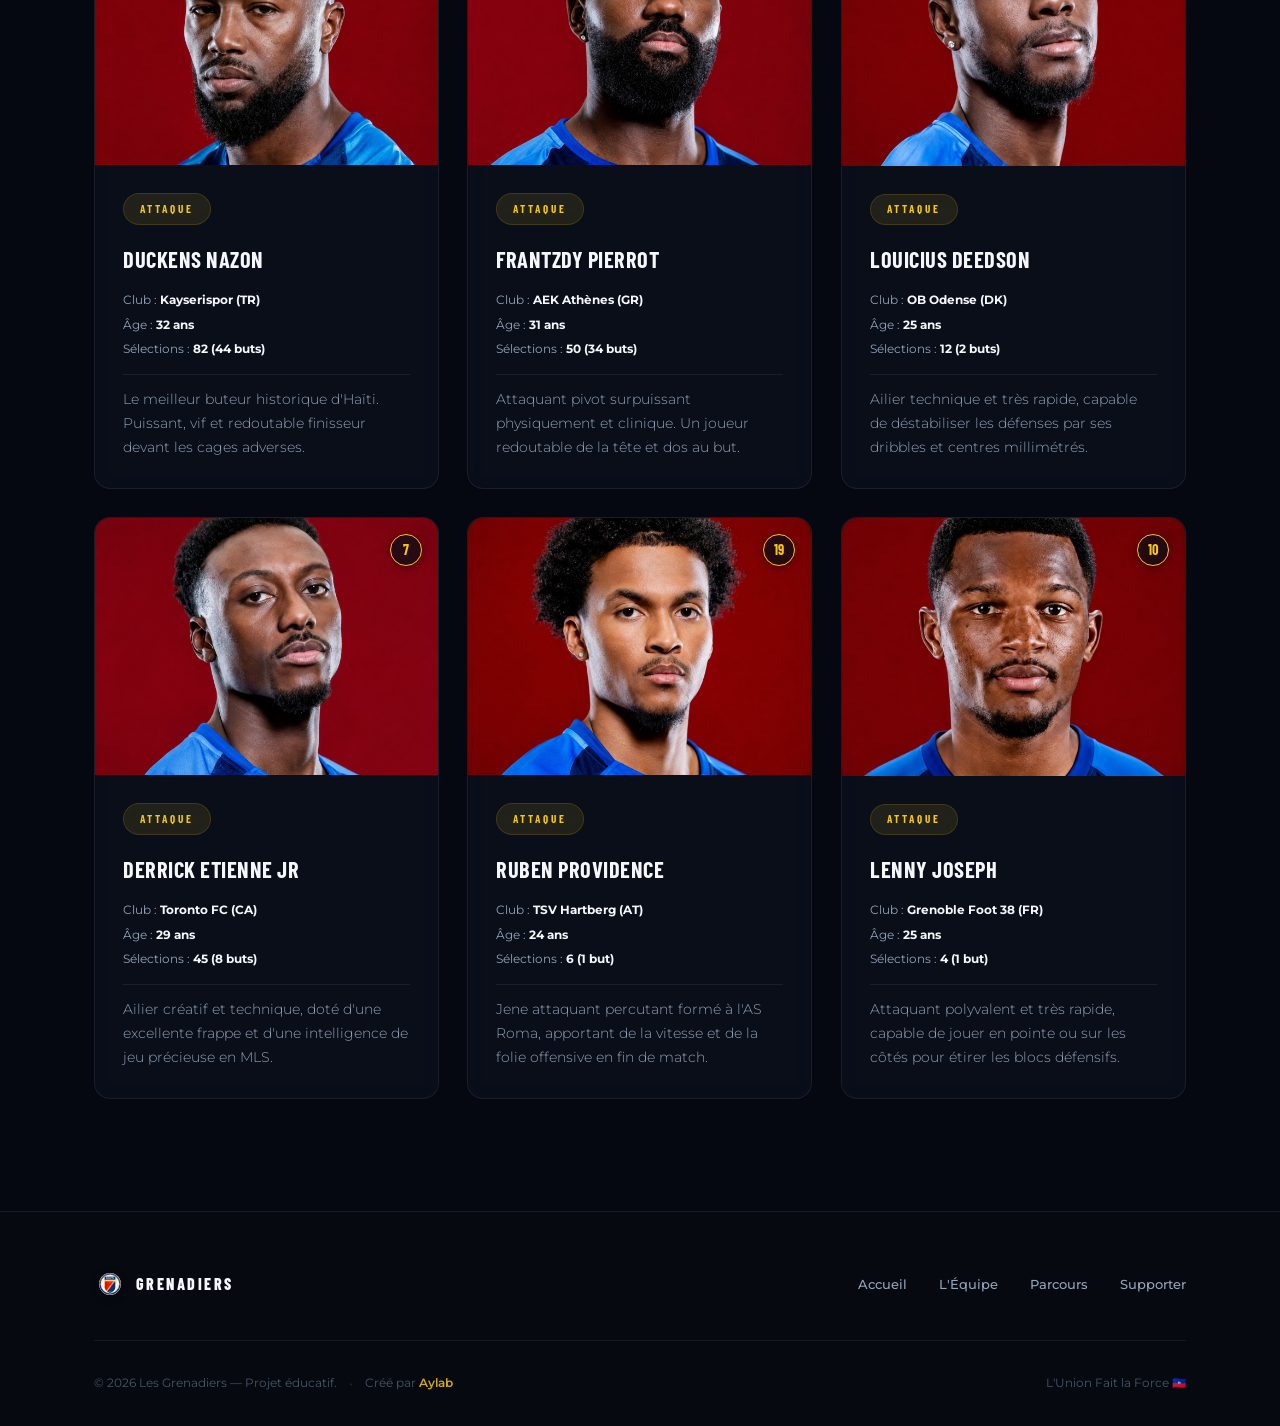
==== commit 148eac9a: "feat: add premium glassmorphic Aylab contact card modal" ====
--- a/squad.html
+++ b/squad.html
@@ -557,12 +557,41 @@
         <div class="footer-bottom-left">
           <p class="footer-copy">&copy; 2026 Les Grenadiers — Projet éducatif.</p>
           <span class="footer-separator" aria-hidden="true">&bull;</span>
-          <p class="footer-aylab">Créé par <span class="accent-aylab">Aylab</span></p>
+          <p class="footer-aylab">Créé par <button class="aylab-trigger" id="aylab-trigger">Aylab</button></p>
         </div>
         <p class="footer-credits">L'Union Fait la Force 🇭🇹</p>
       </div>
     </div>
   </footer>
+
+  <!-- Modal Contact Aylab -->
+  <div id="contact-modal" class="modal" aria-hidden="true" role="dialog" aria-labelledby="modal-title">
+    <div class="modal-backdrop"></div>
+    <div class="modal-card">
+      <button class="modal-close" id="modal-close" aria-label="Fermer la fenêtre">&times;</button>
+      <div class="modal-body">
+        <div class="avatar-circle">BE</div>
+        <h3 id="modal-title" class="modal-name">Billy Rolph EXUME</h3>
+        <p class="modal-role">Développeur Web · Aylab</p>
+        
+        <div class="contact-details">
+          <a href="tel:+50931368824" class="contact-item">
+            <svg class="contact-icon" viewBox="0 0 24 24" fill="none" stroke="currentColor" stroke-width="2" stroke-linecap="round" stroke-linejoin="round">
+              <path d="M22 16.92v3a2 2 0 0 1-2.18 2 19.79 19.79 0 0 1-8.63-3.07 19.5 19.5 0 0 1-6-6 19.79 19.79 0 0 1-3.07-8.67A2 2 0 0 1 4.11 2h3a2 2 0 0 1 2 1.72 12.84 12.84 0 0 0 .7 2.81 2 2 0 0 1-.45 2.11L8.09 9.91a16 16 0 0 0 6 6l1.27-1.27a2 2 0 0 1 2.11-.45 12.84 12.84 0 0 0 2.81.7A2 2 0 0 1 22 9.72v3z"/>
+            </svg>
+            <span>+509 31 36 8824</span>
+          </a>
+          <a href="mailto:rbillyexume@gmail.com" class="contact-item">
+            <svg class="contact-icon" viewBox="0 0 24 24" fill="none" stroke="currentColor" stroke-width="2" stroke-linecap="round" stroke-linejoin="round">
+              <path d="M4 4h16c1.1 0 2 .9 2 2v12c0 1.1-.9 2-2 2H4c-1.1 0-2-.9-2-2V6c0-1.1.9-2 2-2z"/>
+              <polyline points="22,6 12,13 2,6"/>
+            </svg>
+            <span>rbillyexume@gmail.com</span>
+          </a>
+        </div>
+      </div>
+    </div>
+  </div>
 
   <script>
     document.addEventListener('DOMContentLoaded', () => {
@@ -575,13 +604,42 @@
         navLinks.classList.toggle('active');
       });
 
-      // Fermer le menu lors du clic sur un lien (particulièrement utile pour les ancres)
+      // Fermer le menu lors du clic sur un lien
       navLinks.querySelectorAll('a').forEach(link => {
         link.addEventListener('click', () => {
           menuToggle.setAttribute('aria-expanded', 'false');
           navLinks.classList.remove('active');
         });
       });
+
+      // Aylab Contact Modal Logic
+      const modal = document.getElementById('contact-modal');
+      const trigger = document.getElementById('aylab-trigger');
+      const closeBtn = document.getElementById('modal-close');
+      const backdrop = modal.querySelector('.modal-backdrop');
+
+      function openModal() {
+        modal.classList.add('active');
+        modal.setAttribute('aria-hidden', 'false');
+        document.body.style.overflow = 'hidden';
+      }
+
+      function closeModal() {
+        modal.classList.remove('active');
+        modal.setAttribute('aria-hidden', 'true');
+        document.body.style.overflow = '';
+      }
+
+      trigger.addEventListener('click', openModal);
+      closeBtn.addEventListener('click', closeModal);
+      backdrop.addEventListener('click', closeModal);
+
+      // Close modal on Escape key press
+      document.addEventListener('keydown', (e) => {
+        if (e.key === 'Escape' && modal.classList.contains('active')) {
+          closeModal();
+        }
+      });
     });
   </script>
 
--- a/style.css
+++ b/style.css
@@ -1091,6 +1091,8 @@
   display: flex;
   justify-content: space-between;
   align-items: center;
+  gap: 1.5rem;
+  flex-wrap: wrap;
 }
 
 .footer-copy {
@@ -1389,3 +1391,161 @@
     transform: translateX(0);
   }
 }
+
+/* =====================================================
+   AYLAB CONTACT MODAL
+   ===================================================== */
+.aylab-trigger {
+  background: none;
+  border: none;
+  font-family: inherit;
+  font-size: inherit;
+  font-weight: 600;
+  color: var(--gold);
+  cursor: pointer;
+  padding: 0;
+  opacity: 0.85;
+  transition: opacity 0.3s var(--ease), text-shadow 0.3s var(--ease);
+}
+
+.aylab-trigger:hover {
+  opacity: 1;
+  text-shadow: 0 0 8px rgba(245, 197, 24, 0.4);
+}
+
+.modal {
+  position: fixed;
+  inset: 0;
+  z-index: 1000;
+  display: flex;
+  align-items: center;
+  justify-content: center;
+  opacity: 0;
+  pointer-events: none;
+  transition: opacity 0.4s var(--ease);
+}
+
+.modal.active {
+  opacity: 1;
+  pointer-events: auto;
+}
+
+.modal-backdrop {
+  position: absolute;
+  inset: 0;
+  background: rgba(5, 8, 17, 0.8);
+  backdrop-filter: blur(12px);
+  -webkit-backdrop-filter: blur(12px);
+}
+
+.modal-card {
+  position: relative;
+  z-index: 1010;
+  width: 90%;
+  max-width: 400px;
+  background: rgba(13, 19, 32, 0.85);
+  border: 1px solid rgba(255, 255, 255, 0.08);
+  border-radius: 20px;
+  box-shadow: 0 25px 50px -12px rgba(0, 0, 0, 0.6), 
+              0 0 40px rgba(245, 197, 24, 0.08); /* subtle gold ambient aura */
+  overflow: hidden;
+  transform: scale(0.9) translateY(15px);
+  transition: transform 0.4s var(--ease);
+  backdrop-filter: blur(20px);
+  -webkit-backdrop-filter: blur(20px);
+}
+
+.modal.active .modal-card {
+  transform: scale(1) translateY(0);
+}
+
+.modal-close {
+  position: absolute;
+  top: 1rem;
+  right: 1.2rem;
+  background: none;
+  border: none;
+  font-size: 1.8rem;
+  color: var(--text-secondary);
+  cursor: pointer;
+  transition: color 0.3s var(--ease);
+}
+
+.modal-close:hover {
+  color: var(--text-primary);
+}
+
+.modal-body {
+  padding: 3rem 2rem 2.5rem;
+  display: flex;
+  flex-direction: column;
+  align-items: center;
+  text-align: center;
+}
+
+.avatar-circle {
+  width: 70px;
+  height: 70px;
+  border-radius: 50%;
+  background: var(--gold-gradient);
+  color: var(--bg-primary);
+  display: flex;
+  align-items: center;
+  justify-content: center;
+  font-family: var(--font-display);
+  font-size: 1.8rem;
+  font-weight: 800;
+  margin-bottom: 1.25rem;
+  box-shadow: 0 4px 15px rgba(245, 197, 24, 0.25);
+}
+
+.modal-name {
+  font-family: var(--font-display);
+  font-size: 1.6rem;
+  font-weight: 700;
+  text-transform: uppercase;
+  letter-spacing: 1px;
+  color: var(--text-primary);
+  margin-bottom: 0.25rem;
+}
+
+.modal-role {
+  font-size: 0.85rem;
+  color: var(--text-secondary);
+  margin-bottom: 2rem;
+}
+
+.contact-details {
+  width: 100%;
+  display: flex;
+  flex-direction: column;
+  gap: 0.85rem;
+}
+
+.contact-item {
+  display: flex;
+  align-items: center;
+  gap: 1rem;
+  padding: 0.85rem 1.2rem;
+  background: rgba(255, 255, 255, 0.02);
+  border: 1px solid var(--border-subtle);
+  border-radius: 12px;
+  font-size: 0.9rem;
+  color: var(--text-secondary);
+  transition: border-color 0.3s var(--ease), color 0.3s var(--ease), background-color 0.3s var(--ease), transform 0.3s var(--ease);
+  text-decoration: none;
+}
+
+.contact-item:hover {
+  border-color: rgba(245, 197, 24, 0.35);
+  color: var(--text-primary);
+  background: rgba(245, 197, 24, 0.04);
+  transform: translateY(-2px);
+}
+
+.contact-icon {
+  width: 18px;
+  height: 18px;
+  flex-shrink: 0;
+  color: var(--gold);
+}
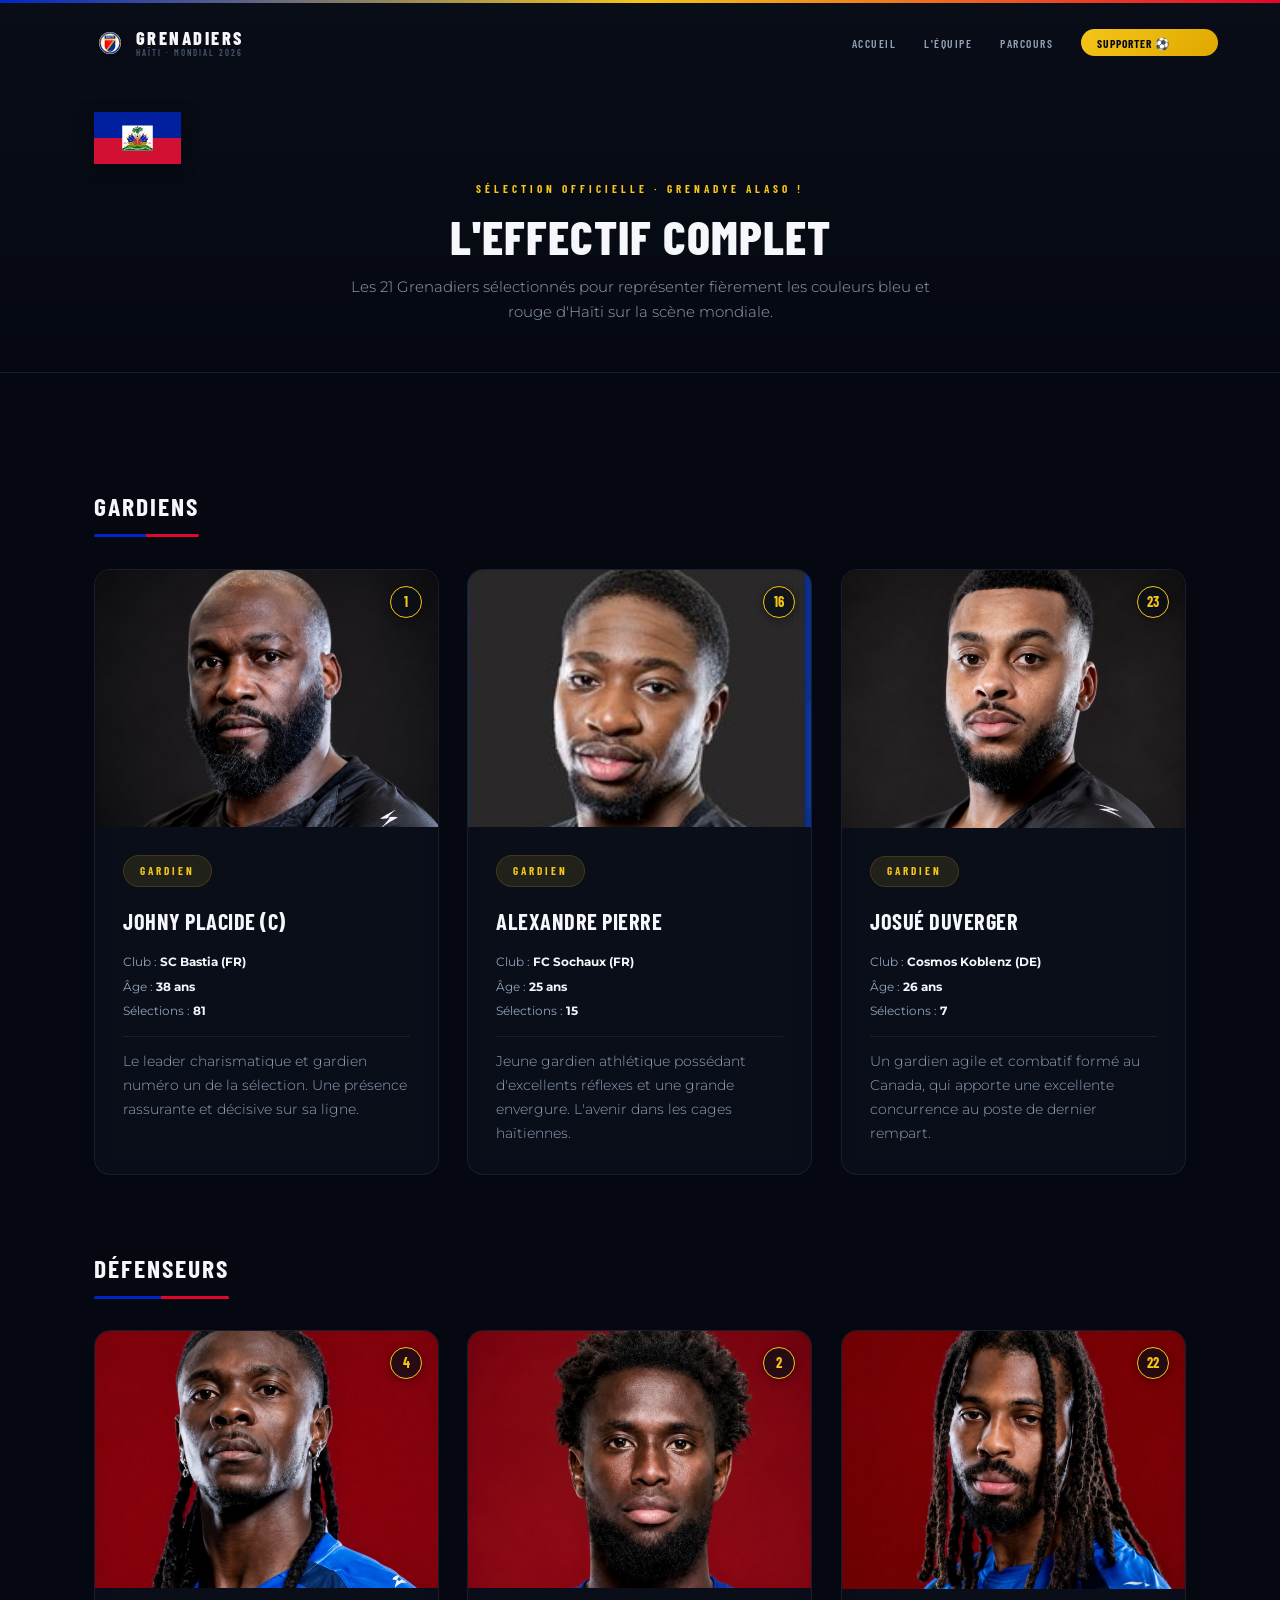
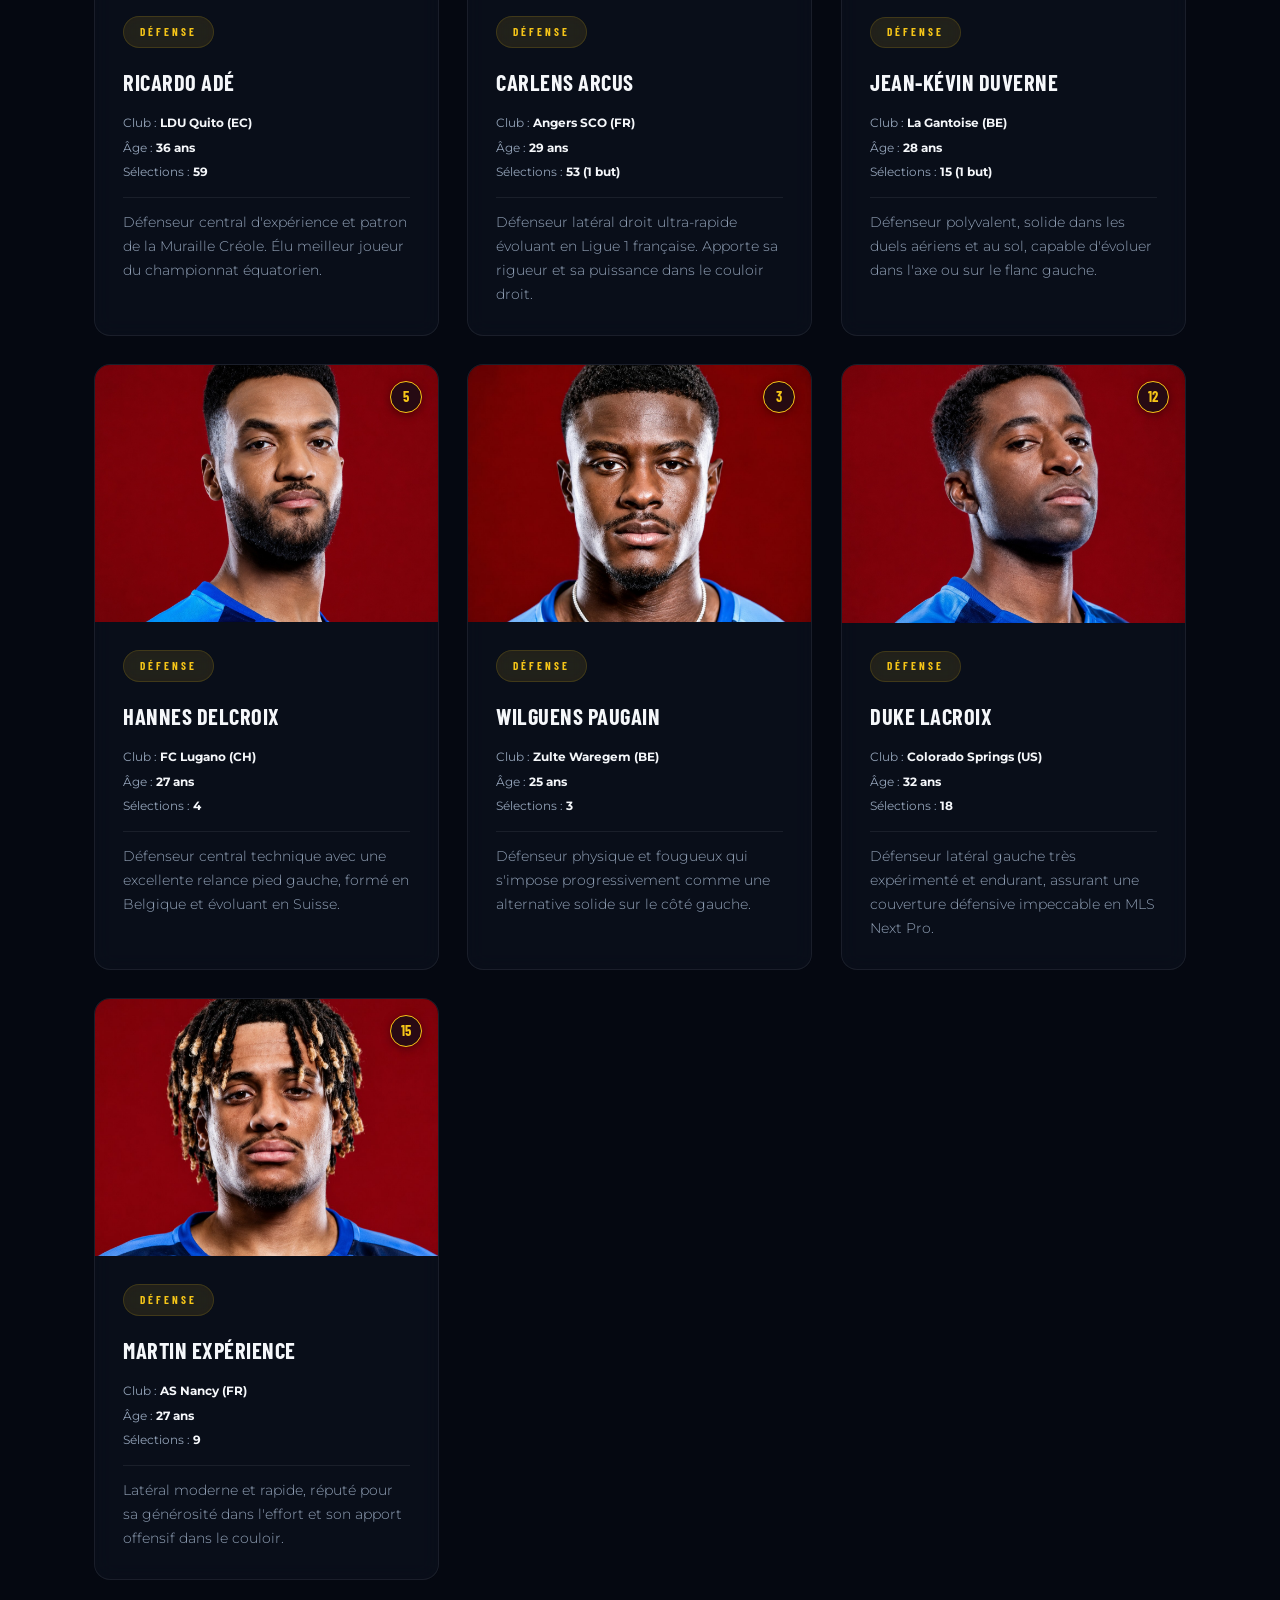
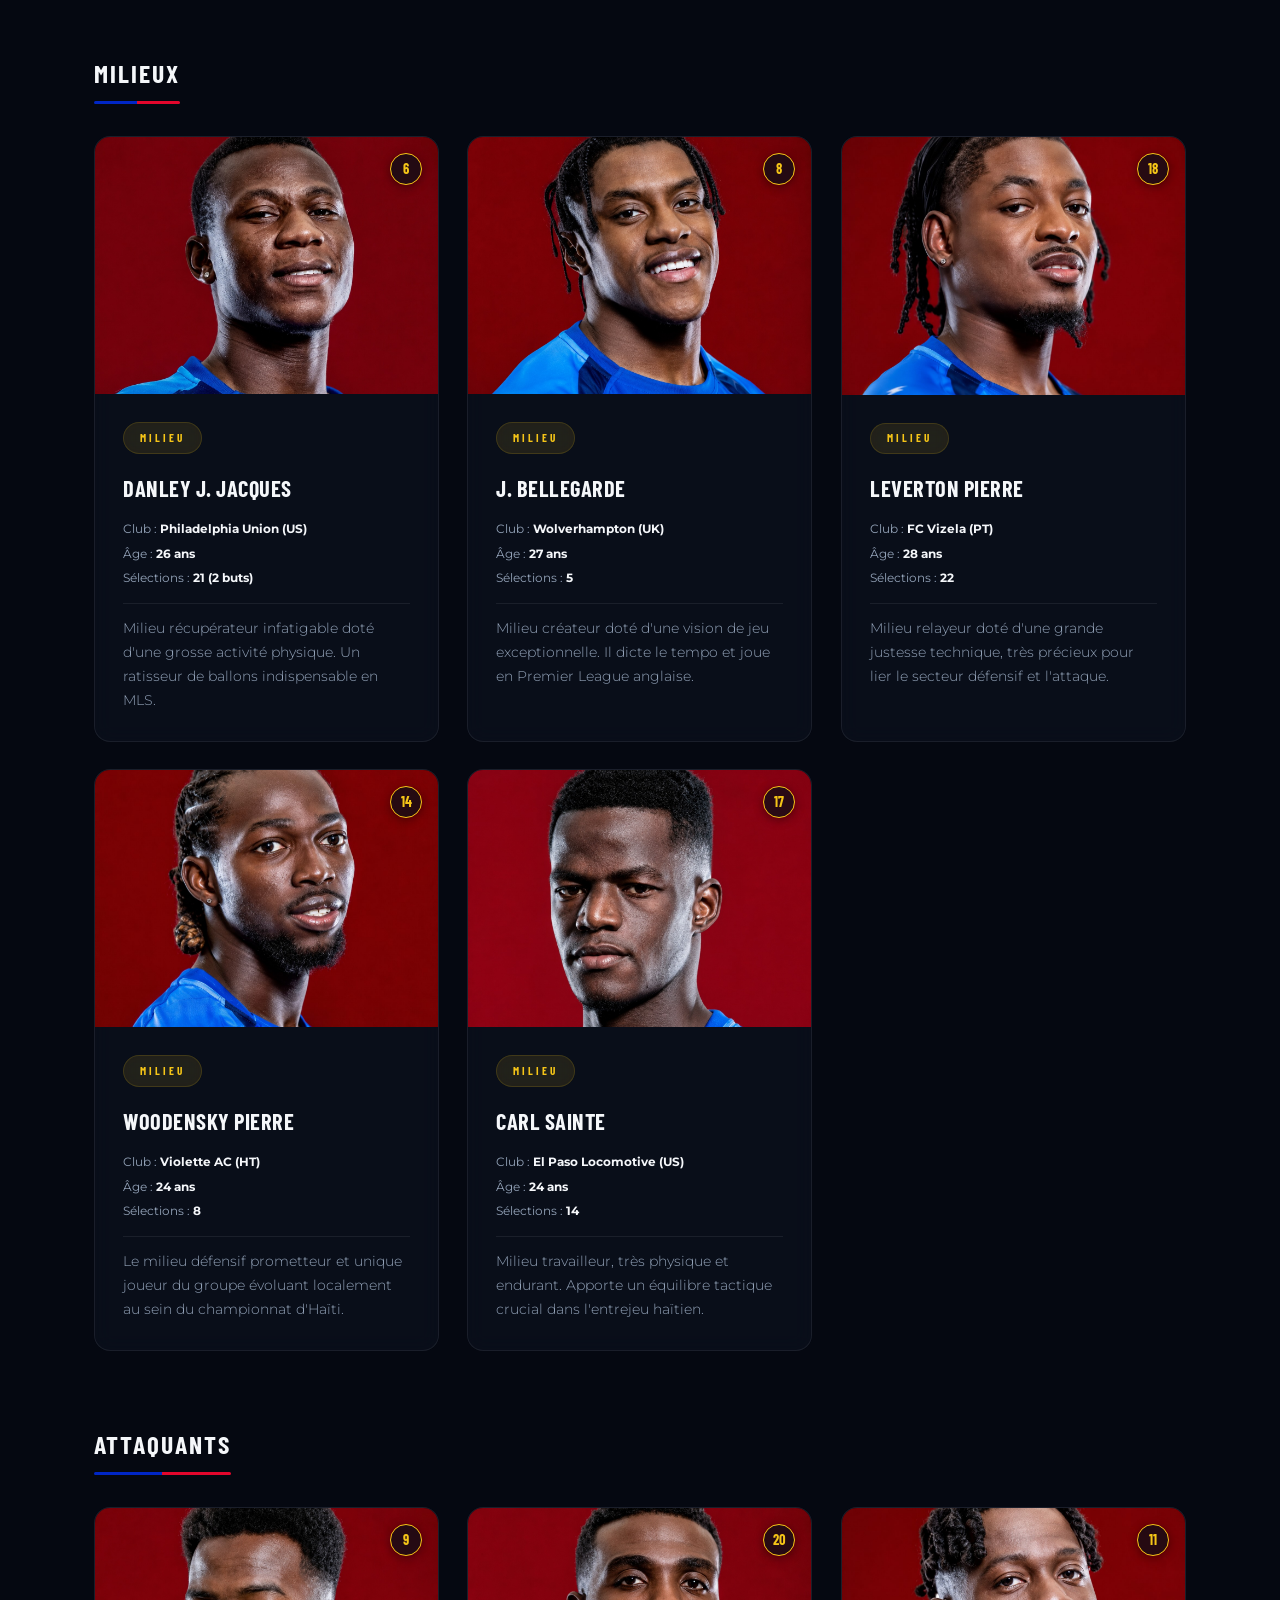
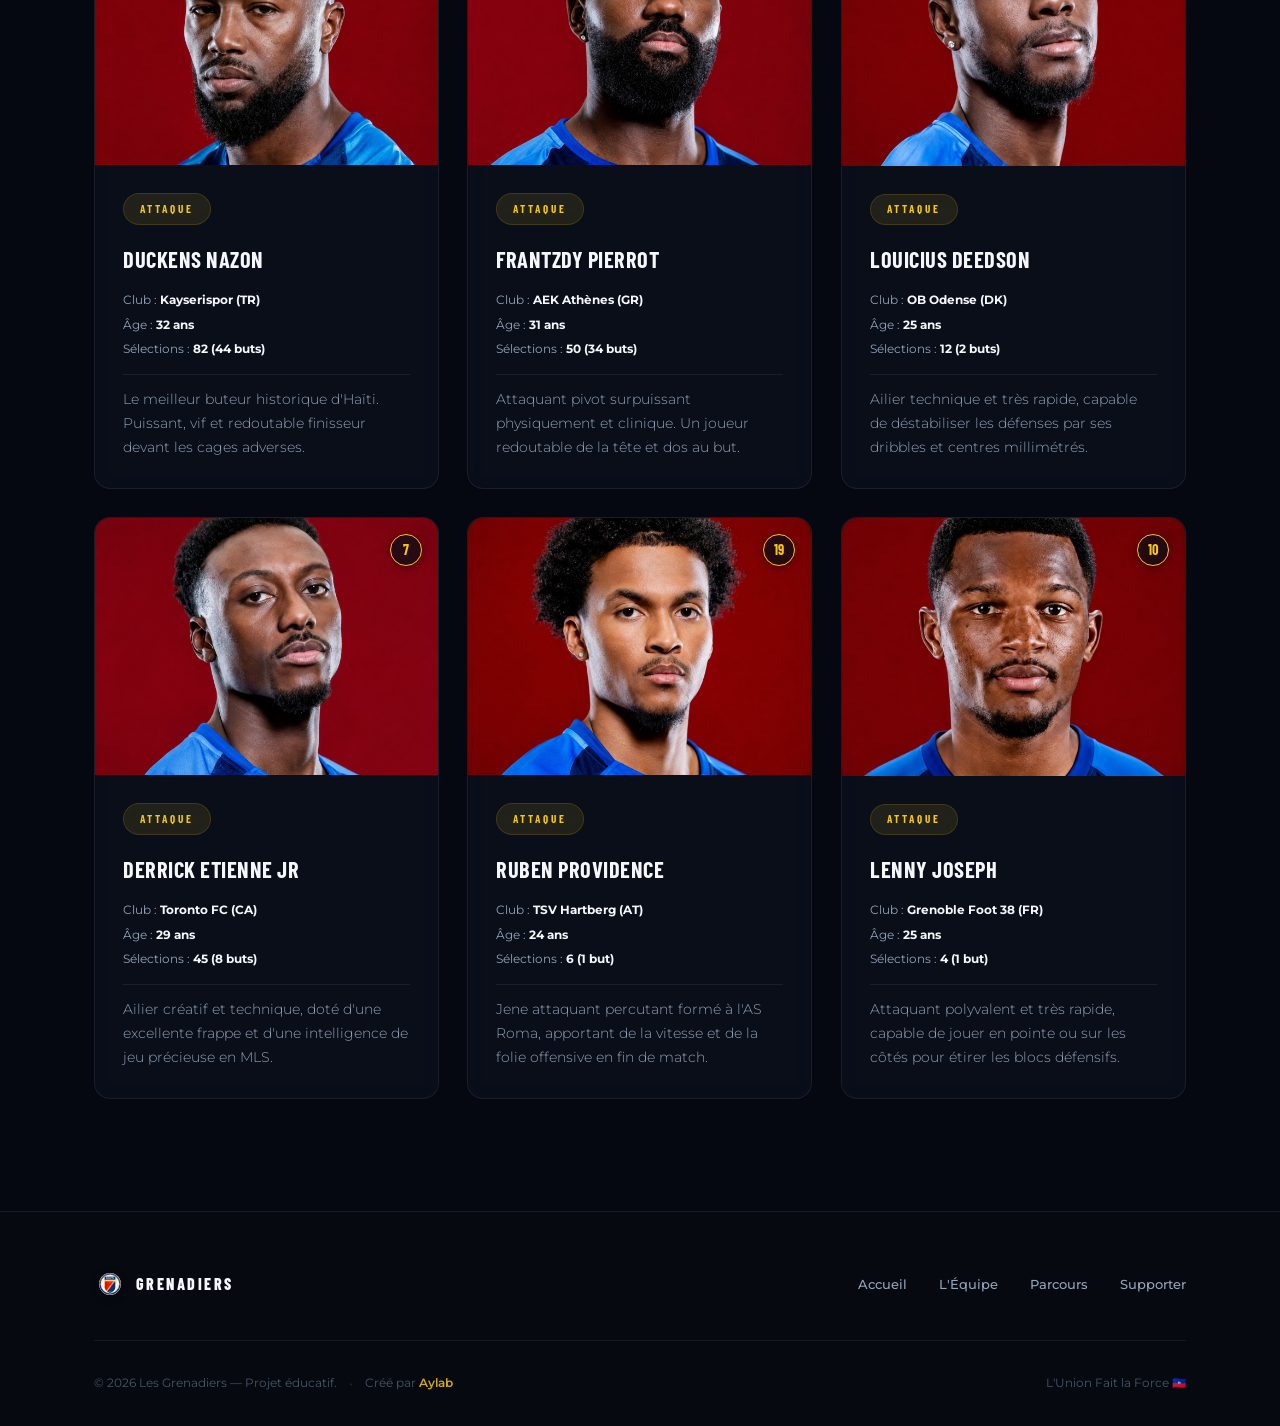
==== commit c8907ced: "cr" ====
--- a/squad.html
+++ b/squad.html
@@ -43,17 +43,18 @@
           <span class="logo-sub">Haïti · Mondial 2026</span>
         </span>
       </a>
+      <input type="checkbox" id="menu-toggle-cb" class="menu-toggle-checkbox">
       <ul class="nav-links">
-        <li><a href="index.html#accueil" id="nav-accueil">Accueil</a></li>
-        <li><a href="squad.html" id="nav-equipe">L'Équipe</a></li>
-        <li><a href="index.html#parcours" id="nav-parcours">Parcours</a></li>
-        <li><a href="index.html#supporter" class="nav-cta" id="nav-supporter">Supporter ⚽</a></li>
+        <li><a href="index.html#accueil" id="nav-accueil"><label for="menu-toggle-cb">Accueil</label></a></li>
+        <li><a href="squad.html" id="nav-equipe"><label for="menu-toggle-cb">L'Équipe</label></a></li>
+        <li><a href="index.html#parcours" id="nav-parcours"><label for="menu-toggle-cb">Parcours</label></a></li>
+        <li><a href="index.html#supporter" class="nav-cta" id="nav-supporter"><label for="menu-toggle-cb">Supporter ⚽</label></a></li>
       </ul>
-      <button class="menu-toggle" aria-label="Ouvrir le menu" aria-expanded="false">
+      <label for="menu-toggle-cb" class="menu-toggle" aria-label="Ouvrir le menu">
         <span class="hamburger-line"></span>
         <span class="hamburger-line"></span>
         <span class="hamburger-line"></span>
-      </button>
+      </label>
     </nav>
   </header>
 
@@ -557,7 +558,7 @@
         <div class="footer-bottom-left">
           <p class="footer-copy">&copy; 2026 Les Grenadiers — Projet éducatif.</p>
           <span class="footer-separator" aria-hidden="true">&bull;</span>
-          <p class="footer-aylab">Créé par <button class="aylab-trigger" id="aylab-trigger">Aylab</button></p>
+          <p class="footer-aylab">Créé par <a href="#contact-modal" class="aylab-trigger" id="aylab-trigger">Aylab</a></p>
         </div>
         <p class="footer-credits">L'Union Fait la Force 🇭🇹</p>
       </div>
@@ -565,10 +566,10 @@
   </footer>
 
   <!-- Modal Contact Aylab -->
-  <div id="contact-modal" class="modal" aria-hidden="true" role="dialog" aria-labelledby="modal-title">
-    <div class="modal-backdrop"></div>
+  <div id="contact-modal" class="modal" role="dialog" aria-labelledby="modal-title">
+    <a href="#aylab-trigger" class="modal-backdrop" aria-label="Fermer la fenêtre"></a>
     <div class="modal-card">
-      <button class="modal-close" id="modal-close" aria-label="Fermer la fenêtre">&times;</button>
+      <a href="#aylab-trigger" class="modal-close" id="modal-close" aria-label="Fermer la fenêtre">&times;</a>
       <div class="modal-body">
         <div class="avatar-circle">BE</div>
         <h3 id="modal-title" class="modal-name">Billy Rolph EXUME</h3>
@@ -593,55 +594,7 @@
     </div>
   </div>
 
-  <script>
-    document.addEventListener('DOMContentLoaded', () => {
-      const menuToggle = document.querySelector('.menu-toggle');
-      const navLinks = document.querySelector('.nav-links');
-      
-      menuToggle.addEventListener('click', () => {
-        const isExpanded = menuToggle.getAttribute('aria-expanded') === 'true';
-        menuToggle.setAttribute('aria-expanded', !isExpanded);
-        navLinks.classList.toggle('active');
-      });
-
-      // Fermer le menu lors du clic sur un lien
-      navLinks.querySelectorAll('a').forEach(link => {
-        link.addEventListener('click', () => {
-          menuToggle.setAttribute('aria-expanded', 'false');
-          navLinks.classList.remove('active');
-        });
-      });
-
-      // Aylab Contact Modal Logic
-      const modal = document.getElementById('contact-modal');
-      const trigger = document.getElementById('aylab-trigger');
-      const closeBtn = document.getElementById('modal-close');
-      const backdrop = modal.querySelector('.modal-backdrop');
-
-      function openModal() {
-        modal.classList.add('active');
-        modal.setAttribute('aria-hidden', 'false');
-        document.body.style.overflow = 'hidden';
-      }
-
-      function closeModal() {
-        modal.classList.remove('active');
-        modal.setAttribute('aria-hidden', 'true');
-        document.body.style.overflow = '';
-      }
-
-      trigger.addEventListener('click', openModal);
-      closeBtn.addEventListener('click', closeModal);
-      backdrop.addEventListener('click', closeModal);
-
-      // Close modal on Escape key press
-      document.addEventListener('keydown', (e) => {
-        if (e.key === 'Escape' && modal.classList.contains('active')) {
-          closeModal();
-        }
-      });
-    });
-  </script>
+
 
 </body>
 </html>
--- a/style.css
+++ b/style.css
@@ -343,6 +343,13 @@
   align-items: center;
 }
 
+.nav-links label {
+  cursor: pointer;
+  display: inline-block;
+  width: 100%;
+  height: 100%;
+}
+
 .nav-links a {
   font-family: var(--font-display);
   font-size: 0.72rem;
@@ -398,6 +405,24 @@
 /* — Menu Toggle (caché par défaut sur grand écran) — */
 .menu-toggle {
   display: none;
+}
+
+.menu-toggle-checkbox {
+  position: absolute;
+  width: 1px;
+  height: 1px;
+  padding: 0;
+  margin: -1px;
+  overflow: hidden;
+  clip: rect(0, 0, 0, 0);
+  white-space: nowrap;
+  border: 0;
+}
+
+.menu-toggle-checkbox:focus-visible ~ .menu-toggle {
+  outline: 2px solid var(--gold);
+  outline-offset: 4px;
+  border-radius: 4px;
 }
 
 /* =====================================================
@@ -1225,13 +1250,13 @@
   }
 
   /* Animation du hamburger en X */
-  .menu-toggle[aria-expanded="true"] .hamburger-line:nth-child(1) {
+  .menu-toggle-checkbox:checked ~ .menu-toggle .hamburger-line:nth-child(1) {
     transform: translateY(7px) rotate(45deg);
   }
-  .menu-toggle[aria-expanded="true"] .hamburger-line:nth-child(2) {
+  .menu-toggle-checkbox:checked ~ .menu-toggle .hamburger-line:nth-child(2) {
     opacity: 0;
   }
-  .menu-toggle[aria-expanded="true"] .hamburger-line:nth-child(3) {
+  .menu-toggle-checkbox:checked ~ .menu-toggle .hamburger-line:nth-child(3) {
     transform: translateY(-7px) rotate(-45deg);
   }
 
@@ -1256,7 +1281,7 @@
     align-items: center;
   }
 
-  .nav-links.active {
+  .menu-toggle-checkbox:checked ~ .nav-links {
     opacity: 1;
     pointer-events: auto;
     transform: translateY(0);
@@ -1425,7 +1450,7 @@
   transition: opacity 0.4s var(--ease);
 }
 
-.modal.active {
+.modal:target {
   opacity: 1;
   pointer-events: auto;
 }
@@ -1455,7 +1480,7 @@
   -webkit-backdrop-filter: blur(20px);
 }
 
-.modal.active .modal-card {
+.modal:target .modal-card {
   transform: scale(1) translateY(0);
 }
 
